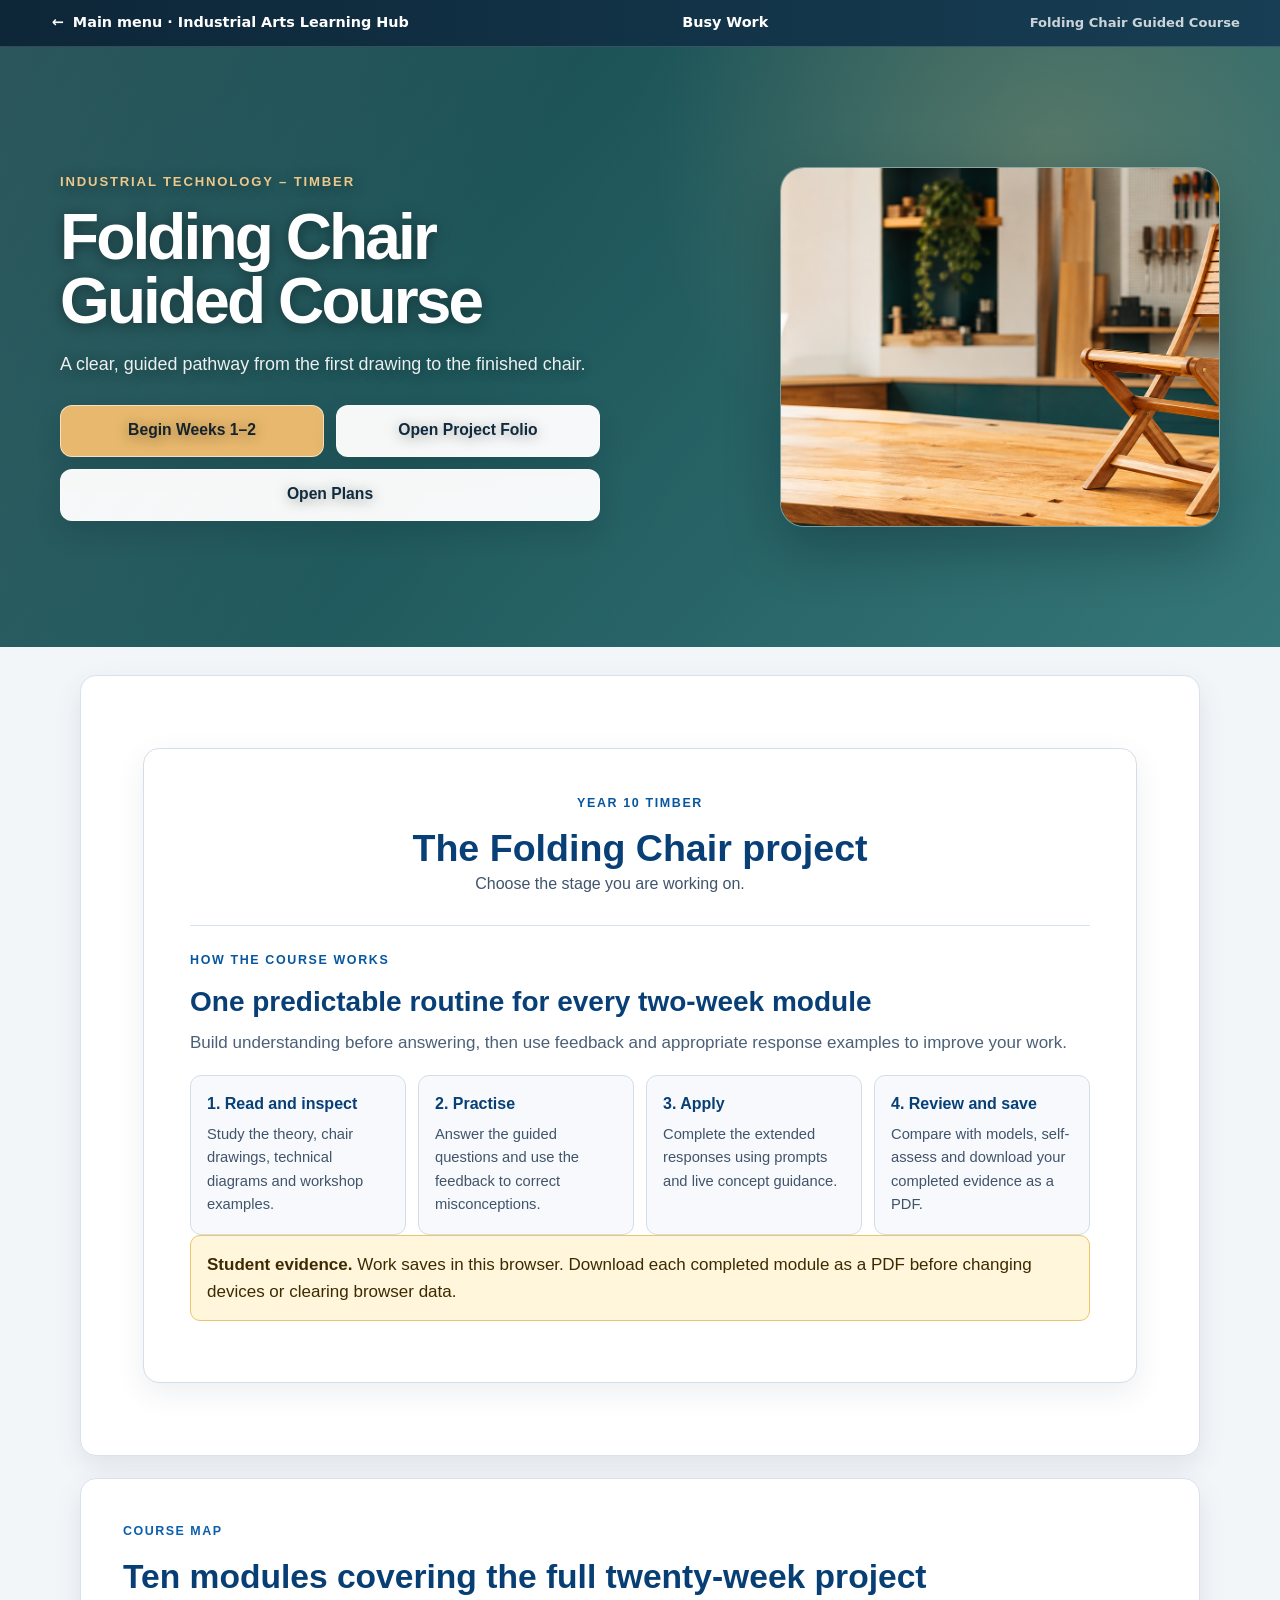
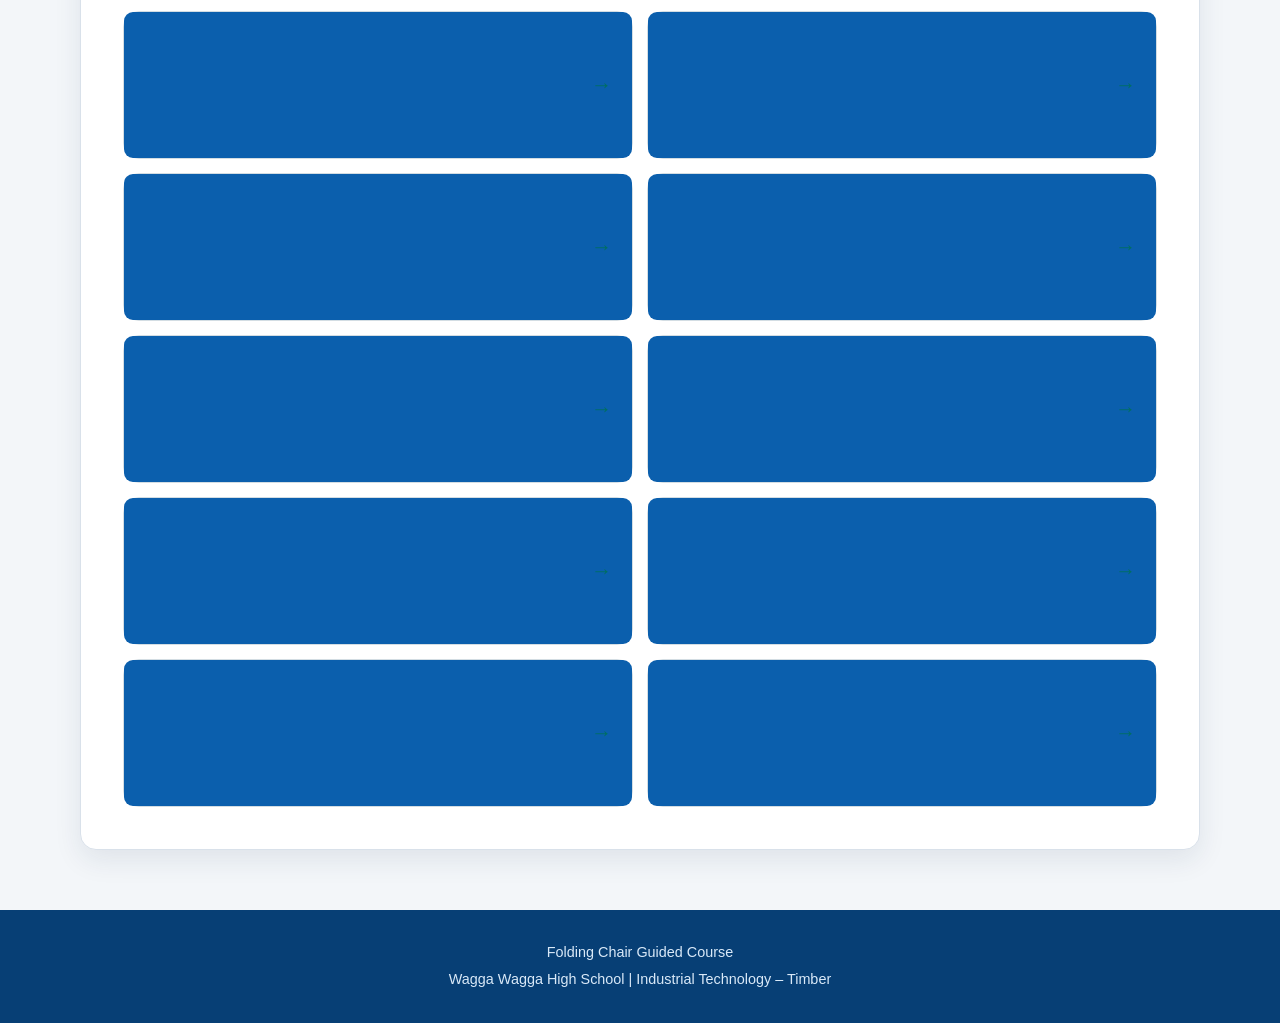
==== index.html @ b228b638 "Align front page with approved course standard" ====
<!doctype html>
<html lang="en-AU">
<head>
  <meta charset="utf-8">
  <meta name="viewport" content="width=device-width, initial-scale=1">
  <meta name="description" content="Complete twenty-week Folding Chair guided learning course for Industrial Technology – Timber.">
  <title>Folding Chair Guided Course</title>
  <link rel="stylesheet" href="styles/course.css">
  <link rel="stylesheet" href="shared/sister-site.css" data-sister-site-styles>
  <link rel="stylesheet" href="course-family-hero.css">
  <link rel="stylesheet" href="front-page-cleanup.css">
  <script src="shared/hub-navigation.js" defer></script>
  <link rel="stylesheet" href="course-family-intro.css">
</head>
<body>
  <a class="skip-link" href="#main-content">Skip to course pages</a>

  <header class="hero landing-hero sister-hero course-family-hero" style="--hero-start:#16464b;--hero-end:#2d7173;--hero-accent:#e7b86d">
    <div class="hero-inner course-family-hero-inner">
      <div class="hero-copy">
        <p class="eyebrow">Industrial Technology – Timber</p>
        <h1>Folding Chair Guided Course</h1>
        <p class="hero-subtitle">A clear, guided pathway from the first drawing to the finished chair.</p>
        <div class="hero-actions">
          <a class="button-link" href="weeks1-2/index.html">Begin Weeks 1–2</a>
          <a class="button-link secondary" href="folding-chair-folio.html">Open Project Folio</a>
          <a class="button-link secondary" href="Folding-Chair-Project-Plans.pdf" target="_blank" rel="noopener">Open Plans</a>
        </div>
      </div>
      <figure class="hero-showcase"><img class="hero-chair" src="assets/folding-chair-hero-v1.png" alt="Completed timber folding chair in a workshop"></figure>
    </div>
  </header>

  <main id="main-content" class="landing-main">
    <section class="course-path card" aria-labelledby="course-path-title">
    <section class="course-family-intro" aria-labelledby="course-family-intro-title">
  <div class="course-family-intro__inner">
    <header class="course-family-intro__heading">
      <p class="course-family-intro__eyebrow">Year 10 Timber</p>
      <h2 id="course-family-intro-title">The Folding Chair project</h2>
      <p class="course-family-intro__lede">Choose the stage you are working on.</p>
    </header>
    <div class="course-family-intro__routine">
      <div class="course-family-intro__routine-heading">
        <p class="course-family-intro__eyebrow">How the course works</p>
        <h3>One predictable routine for every two-week module</h3>
        <p>Build understanding before answering, then use feedback and appropriate response examples to improve your work.</p>
      </div>
      <div class="course-family-intro__cards">
      <article class="course-family-intro__card"><h4>1. Read and inspect</h4><p>Study the theory, chair drawings, technical diagrams and workshop examples.</p></article>
      <article class="course-family-intro__card"><h4>2. Practise</h4><p>Answer the guided questions and use the feedback to correct misconceptions.</p></article>
      <article class="course-family-intro__card"><h4>3. Apply</h4><p>Complete the extended responses using prompts and live concept guidance.</p></article>
      <article class="course-family-intro__card"><h4>4. Review and save</h4><p>Compare with models, self-assess and download your completed evidence as a PDF.</p></article>
      </div>
    </div>
    <p class="course-family-intro__evidence"><strong>Student evidence.</strong> Work saves in this browser. Download each completed module as a PDF before changing devices or clearing browser data.</p>

  </div>
</section><div class="phase-grid">
        <a class="phase-card current" href="weeks1-2/index.html">
          <span class="phase-number">1</span><span class="phase-title">Weeks 1–2: Start the project</span>
        </a>
        <a class="phase-card" href="weeks3-4/index.html">
          <span class="phase-number">2</span><span class="phase-title">Weeks 3–8: Build the chair</span>
        </a>
        <a class="phase-card" href="weeks9-10/index.html">
          <span class="phase-number">3</span><span class="phase-title">Weeks 9–14: Assemble and finish</span>
        </a>
        <a class="phase-card" href="weeks15-16/index.html">
          <span class="phase-number">4</span><span class="phase-title">Weeks 15–20: Complete and reflect</span>
        </a>
      </div>
    </section>

    <section class="card front-page-extra" aria-labelledby="course-context-title">
      <p class="section-kicker">Course context</p>
      <h2 id="course-context-title">Outcomes and assessment retained from the project unit</h2>
      <div class="two-column learning-grid">
        <div class="learning-panel">
          <h3>Assessment weighting</h3>
          <p><strong>Practical – 20%</strong><br><strong>Theory – 10%</strong> (folio and written tasks)</p>
          <p class="muted">The guided pages build theory understanding and written evidence. Practical performance and teacher judgement remain separate.</p>
        </div>
        <div class="learning-panel success">
          <h3>Syllabus coverage</h3>
          <p>The unit supports Industrial Technology outcomes <strong>IND5-1 to IND5-10</strong>, including WHS, design, tools and processes, materials, communication, collaboration, evaluation, technology and environmental impact.</p>
        </div>
      </div>
      <details class="outcomes-details">
        <summary>View the ten syllabus outcomes</summary>
        <ol class="outcome-list">
          <li><strong>IND5-1:</strong> identifies, assesses, applies and manages the risks and WHS issues associated with using a range of tools, equipment, materials, processes and technologies.</li>
          <li><strong>IND5-2:</strong> applies design principles in the modification, development and production of projects.</li>
          <li><strong>IND5-3:</strong> identifies, selects and uses a range of hand and machine tools, equipment and processes to produce quality practical projects.</li>
          <li><strong>IND5-4:</strong> selects, justifies and uses a range of relevant and associated materials for specific applications.</li>
          <li><strong>IND5-5:</strong> selects, interprets and applies a range of suitable communication techniques in the development, planning, production and presentation of ideas and projects.</li>
          <li><strong>IND5-6:</strong> identifies and participates in collaborative work practices in the learning environment.</li>
          <li><strong>IND5-7:</strong> applies and transfers skills, processes and materials to a variety of contexts and projects.</li>
          <li><strong>IND5-8:</strong> evaluates products in terms of functional, economic, aesthetic and environmental qualities and quality of construction.</li>
          <li><strong>IND5-9:</strong> describes, analyses and uses a range of current, new and emerging technologies and their various applications.</li>
          <li><strong>IND5-10:</strong> describes, analyses and evaluates the impact of technology on society, the environment and cultural issues locally and globally.</li>
        </ol>
      </details>
    </section>

    <section class="card module-pathway" hidden>
      <div class="overview-heading">
        <div><p class="section-kicker">Course map</p><h2>Ten modules covering the full twenty-week project</h2></div>
        <div class="time-badge">All modules ready</div>
      </div>
      <div class="week-grid">
        <article class="week-card available">
          <span class="status">Available</span>
          <h3>Weeks 1–2: Brief, safety, design and mark-out</h3>
          <p>Interpret the project, read the drawings, understand the folding mechanism, manage workshop risks and establish accurate design and marking references.</p>
          <div class="topics"><span>Project brief</span><span>WHS</span><span>Plans</span><span>Design</span><span>Datums</span></div>
          <a class="button-link" href="weeks1-2/index.html">Open Weeks 1–2 →</a>
        </article>
        <article class="week-card available">
          <span class="status">Available</span>
          <h3>Weeks 3–4: Timber preparation and joinery foundations</h3>
          <p>Build a cutting list, inspect timber, apply the FEWTEL sequence and study fixed joints, mortiser safety and controlled test fitting.</p>
          <div class="topics"><span>Cutting list</span><span>Defects</span><span>FEWTEL</span><span>Mortiser</span><span>Joinery</span></div>
          <a class="button-link" href="weeks3-4/index.html">Open Weeks 3–4 →</a>
        </article>
        <article class="week-card available">
          <span class="status">Available</span>
          <h3>Weeks 5–6: Bandsaw shaping and joinery refinement</h3>
          <p>Shape matching components safely, plan curved cuts and relief cuts, follow the bandsaw SOP and refine joints through diagnosis rather than force.</p>
          <div class="topics"><span>Bandsaw</span><span>Curves</span><span>SOP</span><span>Test fitting</span><span>Quality gates</span></div>
          <a class="button-link" href="weeks5-6/index.html">Open Weeks 5–6 →</a>
        </article>
        <article class="week-card available">
          <span class="status">Available</span>
          <h3>Weeks 7–8: Drilling, countersinking and dry assembly</h3>
          <p>Locate and drill accurate 6.5 mm pivot holes, countersink mirrored pairs correctly, assemble the specified hardware stack and test the folding movement.</p>
          <div class="topics"><span>Drilling</span><span>Countersinking</span><span>Pivots</span><span>Dry fit</span><span>WMS</span></div>
          <a class="button-link" href="weeks7-8/index.html">Open Weeks 7–8 →</a>
        </article>
        <article class="week-card available">
          <span class="status">Available</span>
          <h3>Weeks 9–10: Design features and technical drawing</h3>
          <p>Evaluate approved design variations, use a decision matrix and communicate the as-built chair through third-angle orthographic drawing and controlled dimensions.</p>
          <div class="topics"><span>Design criteria</span><span>Decision matrix</span><span>Orthographic</span><span>CAD</span><span>Tolerance</span></div>
          <a class="button-link" href="weeks9-10/index.html">Open Weeks 9–10 →</a>
        </article>
        <article class="week-card available">
          <span class="status">Available</span>
          <h3>Weeks 11–12: Assembly, adhesives and project planning</h3>
          <p>Sequence assembly, choose and apply adhesives, clamp without distorting the chair, calculate project costs and manage time using milestones and quality gates.</p>
          <div class="topics"><span>Assembly</span><span>Adhesives</span><span>Clamping</span><span>Costing</span><span>Gantt planning</span></div>
          <a class="button-link" href="weeks11-12/index.html">Open Weeks 11–12 →</a>
        </article>
        <article class="week-card available">
          <span class="status">Available</span>
          <h3>Weeks 13–14: Surface preparation and finishing</h3>
          <p>Prepare timber systematically, select a suitable finish, apply thin controlled coats and connect workshop quality with industry practice and customer expectations.</p>
          <div class="topics"><span>Abrasives</span><span>Surface prep</span><span>Finish systems</span><span>Curing</span><span>Industry</span></div>
          <a class="button-link" href="weeks13-14/index.html">Open Weeks 13–14 →</a>
        </article>
        <article class="week-card available">
          <span class="status">Available</span>
          <h3>Weeks 15–16: Chemical safety and sustainability</h3>
          <p>Interpret labels and Safety Data Sheets, apply the hierarchy of controls, polish safely and evaluate the chair across its material life cycle.</p>
          <div class="topics"><span>SDS</span><span>Chemicals</span><span>Risk controls</span><span>Polishing</span><span>Life cycle</span></div>
          <a class="button-link" href="weeks15-16/index.html">Open Weeks 15–16 →</a>
        </article>
        <article class="week-card available">
          <span class="status">Available</span>
          <h3>Weeks 17–18: Portfolio, evaluation and revision</h3>
          <p>Build authentic evidence, write useful captions, evaluate against criteria and use retrieval practice, command words and error analysis for assessment preparation.</p>
          <div class="topics"><span>Portfolio</span><span>Evidence</span><span>Evaluation</span><span>Revision</span><span>Command words</span></div>
          <a class="button-link" href="weeks17-18/index.html">Open Weeks 17–18 →</a>
        </article>
        <article class="week-card available">
          <span class="status">Available</span>
          <h3>Weeks 19–20: Final quality, submission and reflection</h3>
          <p>Complete systematic quality assurance, diagnose final faults, maintain the workshop, submit authentic evidence and identify transferable improvements.</p>
          <div class="topics"><span>Quality assurance</span><span>Diagnosis</span><span>Maintenance</span><span>Submission</span><span>Reflection</span></div>
          <a class="button-link" href="weeks19-20/index.html">Open Weeks 19–20 →</a>
        </article>
      </div>
    </section>

    <section class="card resource-row">
      <div>
        <p class="section-kicker">Core project resource</p>
        <h2>Folding Chair Project Plans</h2>
        <p class="muted">The four-page drawing set is included locally. Students must use the written dimensions and notes rather than measuring the displayed drawing.</p>
        <div class="plans-narration">
          <h3>Listen: plans and assembly overview</h3>
          <p class="muted">Use this narration alongside the four-page plans. It explains the plan overview, frame components, seat assembly and construction notes in sequence.</p>
          <audio controls preload="metadata">
            <source src="assets/audio/folding-chair-plans-narration.m4a" type="audio/mp4">
            Your browser does not support the audio player. Download the narration instead.
          </audio>
          <p><a href="assets/audio/folding-chair-plans-narration.m4a" download>Download the plans narration</a></p>
        </div>
      </div>
      <div><a class="button-link" href="Folding-Chair-Project-Plans.pdf" target="_blank" rel="noopener">Open the four-page plans</a></div>
    </section>
  </main>

  <footer>
    <p>Folding Chair Guided Course</p>
    <p>Wagga Wagga High School | Industrial Technology – Timber</p>
  </footer>
</body>
</html>
---- styles/course.css ----
:root {
  --brand: #0b5fad;
  --brand-dark: #073f75;
  --brand-light: #eaf4ff;
  --accent: #0d7a68;
  --accent-light: #e8f7f3;
  --amber: #9a6400;
  --amber-light: #fff5d9;
  --danger: #a62e2e;
  --danger-light: #fff0f0;
  --ink: #182334;
  --muted: #5a6778;
  --line: #d9e1ea;
  --surface: #ffffff;
  --background: #f3f6f9;
  --shadow: 0 10px 28px rgba(25, 48, 74, 0.09);
  --radius: 16px;
}

* { box-sizing: border-box; }
html { scroll-behavior: smooth; }
body {
  margin: 0;
  font-family: Arial, Helvetica, sans-serif;
  color: var(--ink);
  background: var(--background);
  line-height: 1.65;
  font-size: 17px;
}
img { max-width: 100%; }
a { color: var(--brand); }
button, input, textarea { font: inherit; }
button { cursor: pointer; }
.visually-hidden { position: absolute !important; width: 1px !important; height: 1px !important; padding: 0 !important; margin: -1px !important; overflow: hidden !important; clip: rect(0,0,0,0) !important; white-space: nowrap !important; border: 0 !important; }

.skip-link {
  position: absolute;
  top: -100px;
  left: 16px;
  z-index: 1000;
  padding: 10px 16px;
  background: #fff;
  color: var(--brand-dark);
  border-radius: 8px;
}
.skip-link:focus { top: 16px; }

.course-bar {
  background: #fff;
  border-bottom: 1px solid var(--line);
  position: sticky;
  top: 0;
  z-index: 30;
  box-shadow: 0 4px 14px rgba(25,48,74,.07);
}
.course-bar-inner {
  width: min(1180px, calc(100% - 36px));
  min-height: 58px;
  margin: 0 auto;
  display: flex;
  justify-content: space-between;
  align-items: center;
  gap: 18px;
}
.course-brand { color: var(--brand-dark); text-decoration: none; font-weight: 900; }
.course-links { display: flex; flex-wrap: wrap; gap: 7px; }
.course-links a {
  color: var(--brand-dark);
  text-decoration: none;
  font-weight: 800;
  padding: 7px 10px;
  border-radius: 8px;
}
.course-links a:hover, .course-links a:focus, .course-links a.active { background: var(--brand-light); color: var(--brand); }

.hero {
  background: linear-gradient(125deg, var(--brand-dark), var(--brand));
  color: #fff;
  overflow: hidden;
}
.landing-hero {
  background-image:
    linear-gradient(90deg, rgba(8, 31, 47, .94) 0%, rgba(8, 31, 47, .82) 38%, rgba(8, 31, 47, .34) 68%, rgba(8, 31, 47, .16) 100%),
    url("../assets/folding-chair-hero-v1.png");
  background-position: center;
  background-size: cover;
}
.landing-hero .hero-inner {
  grid-template-columns: minmax(0, 780px) 1fr;
  min-height: clamp(330px, 34vw, 410px);
}
.landing-hero .hero-copy { text-shadow: 0 2px 14px rgba(0, 0, 0, .4); }
.landing-hero .hero-chair { display: none; }
.hero-inner {
  width: min(1180px, calc(100% - 36px));
  margin: 0 auto;
  min-height: 325px;
  display: grid;
  grid-template-columns: 1fr 280px;
  gap: 30px;
  align-items: center;
  position: relative;
}
.hero-copy { padding: 44px 0; position: relative; z-index: 2; }
.eyebrow, .section-kicker {
  margin: 0 0 6px;
  font-size: .78rem;
  letter-spacing: .12em;
  text-transform: uppercase;
  font-weight: 800;
}
.hero h1 { font-size: clamp(2.25rem, 5vw, 4.2rem); line-height: 1.05; margin: 0 0 10px; }
.hero-subtitle { font-size: clamp(1.1rem, 2vw, 1.4rem); margin: 0 0 20px; max-width: 790px; }
.hero-pills { display: flex; flex-wrap: wrap; gap: 9px; }
.hero-pills span {
  background: rgba(255,255,255,.14);
  border: 1px solid rgba(255,255,255,.32);
  border-radius: 999px;
  padding: 7px 12px;
  font-weight: 700;
  font-size: .9rem;
}
.hero-chair {
  max-height: 290px;
  width: auto;
  justify-self: center;
  filter: drop-shadow(0 18px 20px rgba(0,0,0,.28));
}

.lesson-hero {
  background-image:
    linear-gradient(90deg, rgba(8, 31, 47, .94) 0%, rgba(8, 31, 47, .80) 45%, rgba(8, 31, 47, .34) 76%, rgba(8, 31, 47, .16) 100%),
    url("../assets/folding-chair-hero-v1.png");
  background-position: center;
  background-size: cover;
  color: #fff;
}
.lesson-hero .hero-inner { min-height: 275px; grid-template-columns: 1fr; }
.lesson-hero .hero-copy { padding: 42px 0; max-width: 760px; text-shadow: 0 2px 14px rgba(0, 0, 0, .4); }
.lesson-hero .eyebrow { color: #fff; }
.lesson-hero h1 { color: #fff; font-size: clamp(2.5rem, 4.6vw, 3.8rem); margin-bottom: 6px; }
.lesson-hero .hero-subtitle { color: rgba(255,255,255,.94); font-size: clamp(1.05rem, 1.9vw, 1.25rem); margin-bottom: 0; }
.lesson-hero .hero-chair { display: none; }
.lesson-hero .hero-pills { display: none; }
.lesson-hero + main { margin-top: 30px; }
.lesson-hero + main .lesson-overview .roadmap { grid-template-columns: repeat(3, 1fr); margin: 18px 0 0; }
.lesson-hero + main .lesson-overview .roadmap li { min-height: 0; padding: 8px 14px; border: 0; border-left: 4px solid var(--brand); border-radius: 0; background: transparent; }
.lesson-hero + main .lesson-overview .roadmap li:nth-child(n+4) { display: none; }
.lesson-hero + main .lesson-overview .learning-grid { display: none; }

main { width: min(1120px, calc(100% - 34px)); margin: -24px auto 60px; position: relative; z-index: 3; }
.card {
  background: var(--surface);
  border: 1px solid var(--line);
  border-radius: var(--radius);
  box-shadow: var(--shadow);
  padding: clamp(22px, 4vw, 42px);
  margin: 0 0 22px;
}
.welcome-card {
  background: linear-gradient(145deg, #fff, #f4fbf9);
  border-top: 6px solid var(--accent);
}
.welcome-card h2 { color: var(--brand-dark); margin-bottom: 8px; }
.welcome-card p:last-child { font-size: 1.08rem; margin-bottom: 0; max-width: 880px; }
.card h2 { margin: 0 0 14px; color: var(--brand-dark); font-size: clamp(1.55rem, 2.8vw, 2.1rem); line-height: 1.2; }
.card h3 { margin: 28px 0 8px; color: var(--ink); font-size: 1.15rem; }
.card p { margin: 0 0 15px; }
.section-kicker { color: var(--brand); }
.muted { color: var(--muted); }
.lead { font-size: 1.1rem; color: #33465d; }
.small-note { color: var(--muted); font-size: .88rem; margin-top: 18px !important; }

.student-strip { display: grid; grid-template-columns: 1fr minmax(300px, 1.2fr) auto; gap: 22px; align-items: end; }
.student-strip h2 { font-size: 1.35rem; margin-bottom: 4px; }
.student-fields { display: grid; grid-template-columns: 1fr 1fr 1fr; gap: 12px; }
.student-fields label span { display: block; font-weight: 800; margin-bottom: 5px; font-size: .9rem; }
input[type="text"] {
  width: 100%;
  border: 1px solid #aebccc;
  border-radius: 9px;
  padding: 11px 12px;
  background: #fff;
  color: var(--ink);
}
input[type="text"]:focus, textarea:focus { outline: 3px solid rgba(11,95,173,.18); border-color: var(--brand); }
.save-status { align-self: center; color: var(--accent); font-weight: 800; font-size: .88rem; min-width: 78px; text-align: right; }

.overview-heading, .activity-heading { display: flex; justify-content: space-between; gap: 22px; align-items: flex-start; }
.time-badge { background: var(--brand-light); color: var(--brand-dark); font-weight: 800; padding: 9px 13px; border-radius: 999px; white-space: nowrap; }
.roadmap { list-style: none; padding: 0; margin: 24px 0; display: grid; grid-template-columns: repeat(5, 1fr); gap: 10px; }
.roadmap li { border: 1px solid var(--line); border-radius: 12px; padding: 14px; background: #fafcff; min-height: 112px; }
.roadmap strong { display: block; color: var(--brand); margin-bottom: 5px; }
.roadmap span { color: var(--muted); font-size: .93rem; line-height: 1.45; display: block; }
.module-summary { margin: 4px 0 20px !important; color: var(--muted); font-size: 1.05rem; }
.module-focus { display: grid; grid-template-columns: repeat(3, 1fr); gap: 12px; }
.module-focus div { border-left: 4px solid var(--brand); padding: 5px 14px; }
.module-focus strong { display: block; color: var(--brand-dark); }
.module-focus span { display: block; margin-top: 3px; color: var(--muted); font-size: .92rem; line-height: 1.45; }
.two-column { display: grid; grid-template-columns: 1fr 1fr; gap: 16px; }
.learning-panel { background: var(--brand-light); border: 1px solid #bdd8ef; border-radius: 12px; padding: 18px; }
.learning-panel.success { background: var(--accent-light); border-color: #b8ded5; }
.learning-panel h3 { margin-top: 0; color: var(--brand-dark); }
.learning-panel ul { margin-bottom: 0; padding-left: 1.2rem; }

.lesson-nav { padding: 12px 16px; display: flex; flex-wrap: wrap; gap: 8px; position: sticky; top: 66px; z-index: 10; }
.lesson-nav { display: none; }
.lesson-nav a { text-decoration: none; font-weight: 800; color: var(--brand-dark); background: var(--brand-light); border-radius: 999px; padding: 8px 12px; font-size: .88rem; }
.lesson-nav a:hover, .lesson-nav a:focus { background: var(--brand); color: #fff; }

.part-banner {
  padding: 18px 22px;
  margin: 34px 0 18px;
  border-radius: 14px;
  color: #fff;
  background: linear-gradient(115deg, var(--brand-dark), var(--brand));
  box-shadow: var(--shadow);
}
.part-banner.week-two, .part-banner.week-four { background: linear-gradient(115deg, #0a5f50, var(--accent)); }
.part-banner p { margin: 4px 0 0; color: rgba(255,255,255,.9); }
.part-banner h2 { color: #fff; margin: 0; }

.callout { border-radius: 12px; padding: 16px 18px; display: grid; grid-template-columns: 40px 1fr; gap: 12px; align-items: start; margin: 22px 0; }
.callout-icon { width: 34px; height: 34px; border-radius: 50%; display: grid; place-items: center; font-weight: 900; }
.callout.key-idea { background: var(--brand-light); border: 1px solid #bed9ef; }
.callout.key-idea .callout-icon { background: var(--brand); color: #fff; }
.callout.warning { background: var(--amber-light); border: 1px solid #edd18f; }
.callout.warning .callout-icon { background: var(--amber); color: #fff; }
.callout.coach { background: var(--accent-light); border: 1px solid #b9ded5; }
.callout.coach .callout-icon { background: var(--accent); color: #fff; }

.criteria-grid, .mechanism-grid, .distortion-grid, .joint-grid { display: grid; grid-template-columns: repeat(4, 1fr); gap: 12px; margin-top: 20px; }
.criteria-grid article, .mechanism-grid article, .distortion-grid article, .joint-grid article { border: 1px solid var(--line); border-radius: 12px; padding: 16px; background: #fbfcfe; }
.criteria-grid h3, .mechanism-grid h3, .distortion-grid h3, .joint-grid h3 { margin: 0 0 5px; color: var(--brand-dark); }
.criteria-grid p, .mechanism-grid p, .distortion-grid p, .joint-grid p { margin: 0; color: var(--muted); font-size: .94rem; }
.mechanism-grid .number, .fewtel-step .letter { width: 34px; height: 34px; display: grid; place-items: center; border-radius: 50%; background: var(--brand); color: #fff; font-weight: 900; margin-bottom: 10px; }

.plan-layout { display: grid; grid-template-columns: minmax(310px, 1fr) 1fr; gap: 26px; align-items: start; }
.plan-figure { margin: 0; border: 1px solid var(--line); border-radius: 12px; padding: 12px; background: #f8fafc; }
.plan-figure img { display: block; border-radius: 8px; width: 100%; }
.plan-figure figcaption { color: var(--muted); font-size: .86rem; margin-top: 8px; text-align: center; }
.process-steps { list-style: none; padding: 0; margin: 16px 0 0; display: grid; gap: 9px; }
.process-steps li { display: grid; grid-template-columns: 38px 1fr; gap: 12px; align-items: start; padding: 12px; border: 1px solid var(--line); border-radius: 10px; }
.process-steps li > span { width: 32px; height: 32px; display: grid; place-items: center; border-radius: 50%; background: var(--brand-light); color: var(--brand-dark); font-weight: 900; }
.process-steps p { margin: 2px 0 0; color: var(--muted); }

.image-grid { display: grid; grid-template-columns: repeat(4, 1fr); gap: 13px; margin: 20px 0; }
.tool-card { border: 1px solid var(--line); border-radius: 12px; overflow: hidden; background: #fff; }
.tool-card img { width: 100%; height: 180px; object-fit: contain; object-position: center; display: block; padding: 10px; background: #fff; }
.tool-card div { padding: 12px 13px; }
.tool-card strong { display: block; color: var(--brand-dark); margin-bottom: 3px; }
.tool-card p { color: var(--muted); font-size: .88rem; margin: 0; line-height: 1.45; }

.theory-table-wrap { overflow-x: auto; margin: 18px 0; }
.theory-table { width: 100%; min-width: 650px; border-collapse: collapse; }
.theory-table th, .theory-table td { border: 1px solid #cad4df; padding: 11px 12px; text-align: left; vertical-align: top; }
.theory-table th { background: #edf3f9; color: var(--brand-dark); }
.theory-table tbody tr:nth-child(even) { background: #fbfcfe; }

.textbook-section { display: flow-root; scroll-margin-top: 86px; }
.lesson-visual {
  float: right;
  width: min(42%, 430px);
  margin: .25rem 0 1rem 1.4rem;
  padding: .7rem;
  border: 1px solid var(--line);
  border-radius: 14px;
  background: #f8fbfe;
  box-shadow: 0 10px 24px rgba(17, 46, 74, .09);
}
.lesson-visual--left { float: left; margin: .25rem 1.4rem 1rem 0; }
.lesson-visual img { display: block; width: 100%; height: auto; border-radius: 9px; background: #fff; }
.lesson-visual figcaption { margin-top: .65rem; color: var(--muted); font-size: .82rem; line-height: 1.45; }
.lesson-visual ~ .sds-grid { clear: both; }

.example-strip { display: grid; grid-template-columns: 1fr auto 1.35fr auto 1.4fr; gap: 12px; align-items: center; margin: 20px 0 26px; }
.example-strip > div:not(.arrow) { border: 1px solid var(--line); border-radius: 11px; padding: 14px; min-height: 93px; }
.example-strip span { display: block; text-transform: uppercase; font-size: .72rem; letter-spacing: .08em; color: var(--brand); font-weight: 900; margin-bottom: 4px; }
.example-strip .arrow { color: var(--brand); font-size: 1.5rem; font-weight: 900; }
.control-ladder { display: grid; gap: 7px; max-width: 850px; margin: 16px auto 24px; }
.control-ladder div { display: flex; justify-content: space-between; gap: 18px; padding: 12px 16px; border-radius: 8px; color: #fff; }
.control-ladder div:nth-child(1) { background: #176b58; }
.control-ladder div:nth-child(2) { background: #2c7a67; margin: 0 2%; }
.control-ladder div:nth-child(3) { background: #428c79; margin: 0 4%; }
.control-ladder div:nth-child(4) { background: #6a7f91; margin: 0 6%; }
.control-ladder div:nth-child(5) { background: #8a6670; margin: 0 8%; }
.control-ladder span { text-align: right; }

.fewtel-grid { display: grid; grid-template-columns: repeat(6, 1fr); gap: 10px; margin: 18px 0; }
.fewtel-step { border: 1px solid var(--line); border-radius: 12px; padding: 13px; background: #fbfcfe; min-height: 170px; }
.fewtel-step h3 { margin: 0 0 5px; color: var(--brand-dark); font-size: 1rem; }
.fewtel-step p { margin: 0; color: var(--muted); font-size: .86rem; line-height: 1.45; }

.activity-section { border-top: 5px solid var(--brand); background: linear-gradient(145deg, #eef7ff, #f8fbff); border-color: #c8ddec; }
.activity-section .activity-heading { padding-bottom: 18px; border-bottom: 1px solid #c8ddec; }
.activity-section .question-card, .activity-section .written-card { background: #fff; }
.activity-section .section-kicker { display: flex; align-items: center; gap: 8px; }
.activity-section .section-kicker::before { content: ''; width: 28px; height: 28px; flex: 0 0 28px; background: center / contain no-repeat url("data:image/svg+xml,%3Csvg xmlns='http://www.w3.org/2000/svg' viewBox='0 0 48 48'%3E%3Crect x='8' y='7' width='25' height='34' rx='3' fill='%23fff' stroke='%230b5fad' stroke-width='3'/%3E%3Cpath d='M14 17h13M14 24h13M14 31h9' stroke='%230b5fad' stroke-width='3' stroke-linecap='round'/%3E%3Cpath d='M31 35 40 15l4 2-9 20-6 3z' fill='%230d7a68' stroke='%23073f75' stroke-width='2'/%3E%3C/svg%3E"); }
.activity-section .section-kicker::after { content: 'Do now'; margin-left: 2px; padding: 3px 8px; border-radius: 999px; background: #dceeff; color: var(--brand-dark); font-size: .68rem; letter-spacing: .07em; }
.progress-ring { width: 88px; height: 88px; flex: 0 0 88px; border: 7px solid #dfeaf4; border-top-color: var(--brand); border-radius: 50%; display: grid; place-content: center; text-align: center; }
.progress-ring.written { border-top-color: var(--accent); }
.progress-ring strong { font-size: 1.05rem; line-height: 1; color: var(--brand-dark); }
.progress-ring span { font-size: .7rem; color: var(--muted); }
.question-list, .written-list { display: grid; gap: 16px; margin-top: 24px; }
.question-card { border: 1px solid var(--line); border-radius: 14px; padding: 20px; background: #fcfdff; }
.question-card.mastered { border-color: #93cdbf; background: #f8fffd; }
.question-number { display: inline-flex; align-items: center; justify-content: center; width: 32px; height: 32px; border-radius: 50%; background: var(--brand); color: #fff; font-weight: 900; margin-right: 8px; }
.question-title { margin: 0 0 14px; font-size: 1.05rem; }
.options { display: grid; gap: 8px; margin: 12px 0; }
.option-label { display: grid; grid-template-columns: 22px 1fr; gap: 10px; align-items: start; padding: 11px 12px; border: 1px solid #cbd5df; border-radius: 9px; background: #fff; cursor: pointer; }
.option-label:hover { border-color: var(--brand); background: var(--brand-light); }
.option-label:has(input:checked) { border-color: var(--brand); box-shadow: 0 0 0 2px rgba(11,95,173,.1); }
.option-label.option-wrong { border-color: #e0a6a6; background: var(--danger-light); }
.option-label.option-correct { border-color: #81c4b5; background: var(--accent-light); }
.option-label input { margin-top: 3px; }
.question-actions, .written-actions, .button-row { display: flex; flex-wrap: wrap; gap: 9px; align-items: center; margin-top: 14px; }
.primary-button, .secondary-button, .hint-button, .check-button, .model-button, .score-button, .secondary-hint-button {
  border-radius: 9px;
  padding: 10px 14px;
  font-weight: 800;
  border: 1px solid transparent;
  max-width: 100%;
  white-space: normal;
}
.primary-button, .check-button { background: var(--brand); color: #fff; }
.primary-button:hover, .check-button:hover { background: var(--brand-dark); }
.secondary-button, .hint-button, .model-button, .secondary-hint-button { background: #fff; color: var(--brand-dark); border-color: #aebfd0; }
.secondary-button:hover, .hint-button:hover, .model-button:hover, .secondary-hint-button:hover { background: var(--brand-light); }
.feedback, .theory-hint-panel, .hint-panel, .model-panel, .response-guidance { display: none; margin-top: 13px; border-radius: 10px; padding: 13px 15px; }
.feedback.show, .theory-hint-panel.show, .hint-panel.show, .model-panel.show, .response-guidance.show { display: block; }
.feedback.correct { background: var(--accent-light); border-left: 5px solid var(--accent); }
.feedback.not-yet { background: var(--amber-light); border-left: 5px solid var(--amber); }
.feedback.error { background: var(--danger-light); border-left: 5px solid var(--danger); }
.hint-panel { background: var(--brand-light); border-left: 5px solid var(--brand); }
.theory-hint-panel { background: #fff8df; border-left: 5px solid var(--amber); }
.theory-hint-panel p { margin: 7px 0 11px; }
.theory-revisit-link, .written-theory-link a { color: var(--brand-dark); font-weight: 900; }
.model-panel { background: #f1f4f8; border: 1px solid #cfd9e4; }
.attempts { color: var(--muted); font-size: .84rem; margin-left: auto; }
.mastery-badge { display: none; color: var(--accent); font-weight: 900; }
.question-card.mastered .mastery-badge { display: inline; }

.written-card { border: 1px solid var(--line); border-radius: 14px; padding: 22px; background: #fcfdff; }
.written-card.reviewed { border-color: #9ccdc1; background: #fbfffe; }
.written-card h3 { margin: 0 0 8px; color: var(--brand-dark); }
.written-prompt { margin-bottom: 8px; }
.question-clarification { margin: 0 0 15px; }
.clarification-button {
  min-height: 42px;
  border: 1px solid #aebfd0;
  border-radius: 9px;
  padding: 8px 12px;
  background: #fff;
  color: var(--brand-dark);
  font-weight: 800;
}
.clarification-button:hover { background: var(--brand-light); }
.clarification-button:focus-visible { outline: 3px solid rgba(11,95,173,.28); outline-offset: 2px; }
.clarification-panel { margin-top: 9px; border-left: 5px solid var(--accent); border-radius: 10px; padding: 12px 14px; background: #eef9f6; color: var(--ink); }
.clarification-panel[hidden] { display: none; }
.scaffold { border-left: 4px solid var(--brand); background: var(--brand-light); border-radius: 0 10px 10px 0; padding: 13px 16px; margin: 14px 0; }
.scaffold strong { display: block; margin-bottom: 5px; }
.scaffold ul { margin: 4px 0 0; padding-left: 1.15rem; }
.written-theory-link { margin: 11px 0 0; padding-top: 10px; border-top: 1px solid rgba(11,95,173,.2); }
.written-theory-link strong { display: inline; }
textarea { width: 100%; min-height: 175px; resize: vertical; border: 1px solid #aebccc; border-radius: 10px; padding: 13px; color: var(--ink); background: #fff; }
.response-meta { display: flex; flex-wrap: wrap; gap: 14px; color: var(--muted); font-size: .84rem; margin-top: 7px; }
.concept-list { display: flex; flex-wrap: wrap; gap: 7px; margin-top: 9px; }
.concept-chip { background: #edf1f5; color: var(--muted); border-radius: 999px; padding: 4px 9px; font-size: .78rem; font-weight: 800; }
.concept-chip.met { background: var(--accent-light); color: #176b58; }
.response-guidance { background: var(--amber-light); border-left: 5px solid var(--amber); }
.response-guidance.ready { background: var(--accent-light); border-left-color: var(--accent); }
.size-entry { display: grid; grid-template-columns: repeat(3, minmax(76px, 1fr)); gap: 7px; }
.size-entry-label { grid-column: 1 / -1; font-size: .8rem; color: var(--muted); font-weight: 700; }
.size-entry label { display: grid; gap: 3px; font-size: .74rem; font-weight: 800; color: var(--brand-dark); }
.size-entry input { min-width: 0; width: 100%; padding: 7px 8px; border: 1px solid #aebccc; border-radius: 7px; color: var(--ink); background: #fff; }
.size-entry input:focus { outline: 3px solid rgba(11,95,173,.18); border-color: var(--brand); }
.size-entry input.size-correct { border-color: #4ba58f; background: var(--accent-light); }
.size-entry input.size-not-yet { border-color: var(--amber); background: var(--amber-light); }
.size-task { margin-top: 16px; padding: 14px 16px; border: 1px solid #bed7ef; border-radius: 11px; background: var(--brand-light); }
.size-task p { margin: 0; }
.plan-reference { display: flex; flex-wrap: wrap; gap: 10px; align-items: center; margin: 16px 0 0; color: var(--muted); font-size: .9rem; }
.plan-reference .secondary-button { text-decoration: none; }
.practical-ready { background: #f4f9fd; border-color: #bed7ef; }
.readiness-list { display: grid; gap: 10px; margin-top: 16px; }
.readiness-list label { display: flex; gap: 10px; align-items: flex-start; padding: 11px 13px; border: 1px solid var(--line); border-radius: 9px; background: #fff; font-weight: 700; }
.readiness-list input { width: 18px; height: 18px; margin-top: 1px; accent-color: var(--brand); }
.self-score { display: none; margin-top: 13px; padding-top: 13px; border-top: 1px solid var(--line); }
.self-score.show { display: block; }
.score-buttons { display: flex; flex-wrap: wrap; gap: 7px; margin-top: 8px; }
.score-button { background: #fff; border-color: #b6c3d0; color: var(--ink); padding: 7px 10px; font-size: .86rem; }
.score-button.selected { background: var(--brand); border-color: var(--brand); color: #fff; }

.completion-card { background: linear-gradient(140deg, #f7fbff, #f4fffb); border-top: 5px solid var(--accent); }
.completion-summary { display: grid; grid-template-columns: repeat(3, 1fr); gap: 10px; margin: 18px 0; }
.completion-summary div { background: #fff; border: 1px solid var(--line); border-radius: 11px; padding: 14px; }
.completion-summary span { display: block; color: var(--muted); font-size: .82rem; }
.completion-summary strong { color: var(--brand-dark); }
.week-switcher { display: flex; justify-content: space-between; align-items: center; gap: 12px; margin-top: 22px; }
.week-switcher a { display: inline-flex; align-items: center; justify-content: center; min-height: 44px; border-radius: 9px; padding: 10px 15px; text-decoration: none; font-weight: 800; border: 1px solid #aebfd0; background: #fff; }
.week-switcher a.next { background: var(--brand); color: #fff; border-color: var(--brand); }

/* Landing page */
.landing-main { margin-top: 28px; }
.course-path { padding: clamp(26px, 4vw, 42px); }
.course-routine { margin: 0 0 28px; padding: 24px; border-top: 1px solid var(--line); border-bottom: 1px solid var(--line); }
.course-routine h3 { margin: 0 0 8px; color: var(--brand-dark); font-size: clamp(1.35rem, 2.4vw, 1.75rem); }
.path-heading { display: block; margin: 0 auto 28px; text-align: center; }
.path-heading > div { width: 100%; margin: 0 auto; text-align: center; }
.path-heading h2 { margin: 0 0 8px; text-align: center; }
.path-heading p { max-width: none; margin: 0; text-align: center; }
.path-heading .section-kicker { margin: 0 0 6px; text-align: center; }
.phase-grid { display: grid; grid-template-columns: repeat(2, minmax(0, 1fr)); gap: 22px; }
.phase-card { display: grid; grid-template-rows: minmax(160px, 1fr) auto; overflow: hidden; min-height: 250px; border: 1px solid #d6e2ee; border-radius: 14px; text-decoration: none; color: var(--ink); background: #fff; box-shadow: 0 7px 18px rgba(25, 48, 74, .10); transition: transform .16s ease, box-shadow .16s ease; }
.phase-card:hover, .phase-card:focus { transform: translateY(-3px); box-shadow: 0 13px 25px rgba(25, 48, 74, .15); }
.phase-card.current { border: 2px solid var(--brand); }
.phase-number { display: grid; place-items: center; background: #eaf4ff; color: var(--brand); font-size: clamp(3.4rem, 7vw, 5.2rem); font-weight: 800; line-height: 1; }
.phase-title { display: grid; place-items: center; min-height: 96px; padding: 20px 24px; color: #303840; font-size: clamp(1.05rem, 2vw, 1.3rem); font-weight: 800; line-height: 1.35; text-align: center; }
.how-grid { display: grid; grid-template-columns: repeat(4, 1fr); gap: 12px; margin-top: 20px; }
.how-grid article { border: 1px solid var(--line); border-radius: 12px; padding: 17px; background: #fbfcfe; }
.how-grid strong { color: var(--brand-dark); font-size: 1.05rem; }
.how-grid p { margin: 5px 0 0; color: var(--muted); font-size: .92rem; }
.notice { background: var(--amber-light); border: 1px solid #ecd18b; border-radius: 11px; padding: 14px 16px; margin-top: 18px; }
.week-grid { display: grid; grid-template-columns: repeat(2, minmax(0, 1fr)); gap: 16px; margin-top: 20px; }
.week-card { border: 1px solid var(--line); border-radius: 14px; padding: 22px; background: #fbfcfe; position: relative; }
.week-card.available { border-top: 5px solid var(--brand); }
.week-card.future { opacity: .78; }
.week-card h3 { margin: 10px 0 8px; color: var(--brand-dark); font-size: 1.2rem; }
.week-card p { color: var(--muted); }
.status { display: inline-block; border-radius: 999px; padding: 5px 9px; background: var(--accent-light); color: #176b58; font-size: .76rem; font-weight: 900; text-transform: uppercase; letter-spacing: .05em; }
.status.soon { background: #edf1f5; color: #657181; }
.topics { display: flex; flex-wrap: wrap; gap: 6px; margin: 12px 0 17px; }
.topics span { background: var(--brand-light); color: var(--brand-dark); border-radius: 999px; padding: 4px 8px; font-size: .77rem; font-weight: 800; }
.button-link { display: inline-flex; min-height: 44px; align-items: center; justify-content: center; text-decoration: none; border-radius: 9px; padding: 10px 15px; font-weight: 900; background: var(--brand); color: #fff; }
.button-link:hover { background: var(--brand-dark); }
.button-link.secondary { background: #fff; color: var(--brand-dark); border: 1px solid #afbfce; }
.hero-actions { display: flex; flex-wrap: wrap; gap: 10px; margin-top: 20px; }
.resource-row { display: grid; grid-template-columns: 1fr auto; gap: 20px; align-items: center; }

footer { text-align: center; color: #d9e9f8; background: var(--brand-dark); padding: 28px 20px; font-size: .9rem; }
footer p { margin: 3px; }

@media (max-width: 1000px) {
  .fewtel-grid { grid-template-columns: repeat(3, 1fr); }
  .image-grid { grid-template-columns: repeat(2, 1fr); }
}
@media (max-width: 900px) {
  .lesson-visual, .lesson-visual--left { float: none; width: 100%; margin: 1.15rem 0; }
  .hero-inner { grid-template-columns: 1fr 190px; min-height: 285px; }
  .hero-chair { max-height: 230px; }
  .student-strip { grid-template-columns: 1fr; }
  .student-fields { grid-template-columns: 1fr 1fr; }
  .size-entry { grid-template-columns: 1fr; }
  .size-entry-label { grid-column: auto; }
  .save-status { text-align: left; }
  .roadmap { grid-template-columns: repeat(2, 1fr); }
  .criteria-grid, .mechanism-grid, .distortion-grid, .joint-grid { grid-template-columns: repeat(2, 1fr); }
  .plan-layout { grid-template-columns: 1fr; }
  .example-strip { grid-template-columns: 1fr; }
  .example-strip .arrow { transform: rotate(90deg); justify-self: center; line-height: 1; }
  .how-grid { grid-template-columns: repeat(2, 1fr); }
  .phase-grid { grid-template-columns: repeat(2, minmax(0, 1fr)); }
}
@media (max-width: 680px) {
  body { font-size: 16px; }
  .course-bar-inner { display: block; padding: 10px 0; }
  .course-links { margin-top: 6px; }
  .hero-inner { grid-template-columns: 1fr 105px; gap: 8px; width: min(100% - 24px, 1180px); min-height: 250px; }
  .landing-hero {
    background-image:
      linear-gradient(90deg, rgba(8, 31, 47, .94) 0%, rgba(8, 31, 47, .8) 62%, rgba(8, 31, 47, .44) 100%),
      url("../assets/folding-chair-hero-v1.png");
    background-position: 62% center;
  }
  .landing-hero .hero-inner { grid-template-columns: 1fr; min-height: 360px; }
  .hero-copy { padding: 32px 0; }
  .hero-chair { max-height: 175px; opacity: .9; }
  main { width: min(100% - 20px, 1120px); }
  .card { padding: 21px 18px; border-radius: 13px; }
  .student-fields, .two-column, .criteria-grid, .mechanism-grid, .distortion-grid, .joint-grid, .completion-summary, .week-grid, .how-grid, .resource-row, .module-focus { grid-template-columns: 1fr; }
  .path-heading, .phase-grid { display: grid; grid-template-columns: 1fr; }
  .phase-card { min-height: 0; }
  .roadmap { grid-template-columns: 1fr; }
  .roadmap li { min-height: 0; }
  .overview-heading, .activity-heading { align-items: flex-start; }
  .time-badge { display: none; }
  .progress-ring { width: 72px; height: 72px; flex-basis: 72px; border-width: 6px; }
  .lesson-nav { position: static; }
  .control-ladder div { margin-left: 0 !important; margin-right: 0 !important; display: block; }
  .control-ladder span { display: block; text-align: left; margin-top: 4px; }
  .fewtel-grid { grid-template-columns: 1fr; }
  .image-grid { grid-template-columns: 1fr 1fr; }
  .tool-card img { height: 125px; }
  .option-label { grid-template-columns: 20px 1fr; }
  .attempts { width: 100%; margin-left: 0; }
}
@media (max-width: 430px) {
  .image-grid { grid-template-columns: 1fr; }
}

@media print {
  @page { size: A4; margin: 12mm; }
  body { background: #fff; color: #000; font-size: 11pt; }
  .hero { background: #fff !important; color: #000; border-bottom: 2px solid #333; }
  .hero-inner { min-height: auto; grid-template-columns: 1fr 90px; width: 100%; }
  .hero-copy { padding: 10px 0; }
  .hero h1 { font-size: 25pt; }
  .hero-subtitle { font-size: 13pt; }
  .hero-pills, .screen-only, .save-status, footer, .lesson-overview, .textbook-section, .part-banner { display: none !important; }
  main { width: 100%; margin: 10px 0 0; }
  .card { box-shadow: none; border: 1px solid #aaa; padding: 12px; margin: 0 0 10px; break-inside: avoid; }
  .student-strip { display: block; }
  .student-fields { display: grid; grid-template-columns: 1fr 1fr; }
  input[type="text"], textarea { border: 1px solid #777; color: #000; background: #fff; }
  .activity-heading { display: block; }
  .progress-ring { display: none; }
  .question-card, .written-card { break-inside: avoid; box-shadow: none; }
  .feedback, .hint-panel, .model-panel, .response-guidance, .self-score { display: block !important; }
  .question-actions, .written-actions { display: none !important; }
  .options { gap: 2px; }
  .option-label { padding: 4px 7px; border: 0; }
  .completion-card .button-row, .small-note { display: none !important; }
}


/* Additional course components used across Weeks 5–20 */
.diagram-card {
  border: 1px solid var(--line);
  border-radius: 14px;
  background: linear-gradient(145deg, #fbfdff, #f1f6fb);
  padding: 20px;
  margin: 20px 0;
}
.diagram-card h3 { margin-top: 0; color: var(--brand-dark); }
.machine-diagram {
  position: relative;
  min-height: 260px;
  border-radius: 13px;
  background: #eef3f7;
  overflow: hidden;
  border: 1px solid #cbd6e1;
  margin-top: 14px;
}
.machine-diagram:has(.bandsaw-safety-image) { min-height: 0; background: #fff; }
.machine-diagram:has(.bandsaw-safety-image) > :not(.bandsaw-safety-image) { display: none; }
.bandsaw-safety-diagram { min-height: 0; background: #fff; }
.bandsaw-safety-diagram > :not(.bandsaw-safety-image) { display: none; }
.bandsaw-safety-image { display: block; width: 100%; max-height: 560px; object-fit: contain; background: #f7fafc; }
.machine-diagram .table-line {
  position: absolute; left: 8%; right: 8%; top: 61%; height: 13px;
  background: #627385; border-radius: 4px;
}
.machine-diagram .blade-line {
  position: absolute; left: 49%; top: 16%; bottom: 10%; width: 5px;
  background: #2b3541; border-radius: 4px;
}
.machine-diagram .guard-block {
  position: absolute; left: calc(49% - 34px); top: 20%; width: 73px; height: 48px;
  background: var(--brand); color: #fff; display: grid; place-items: center;
  border-radius: 8px; font-weight: 900; font-size: .78rem;
}
.machine-diagram .work-block {
  position: absolute; left: 21%; top: 52%; width: 48%; height: 42px;
  background: #c59a62; border: 3px solid #8f683d; border-radius: 7px;
  transform: rotate(-2deg);
}
.machine-diagram .danger-zone {
  position: absolute; left: 39%; top: 40%; width: 21%; height: 40%;
  border: 3px dashed #b84b4b; border-radius: 45%;
  display: grid; place-items: end center; color: #9b2f2f; font-weight: 900;
  padding-bottom: 7px; font-size: .78rem;
}
.machine-diagram .label {
  position: absolute; background: #fff; border: 1px solid #b9c6d3;
  border-radius: 8px; padding: 6px 9px; font-size: .78rem; font-weight: 800;
  box-shadow: 0 4px 12px rgba(25,48,74,.08);
}
.machine-diagram .label.guard { left: 63%; top: 19%; }
.machine-diagram .label.flat { left: 6%; top: 69%; }
.machine-diagram .label.feed { right: 5%; top: 69%; }
.machine-diagram .feed-arrow { position: absolute; right: 17%; top: 55%; font-size: 2rem; color: var(--brand); font-weight: 900; }

.hardware-stack {
  display: flex; flex-wrap: wrap; align-items: center; justify-content: center;
  gap: 7px; padding: 22px; border: 1px solid var(--line); border-radius: 14px;
  background: #f7fafc; margin: 18px 0;
}
.hardware-stack .piece {
  min-width: 80px; min-height: 64px; padding: 9px; border-radius: 10px;
  border: 1px solid #b8c6d4; background: #fff; display: grid; place-items: center;
  text-align: center; font-size: .8rem; font-weight: 800;
}
.hardware-stack .timber { background: #ead3aa; border-color: #b98d54; }
.hardware-stack .washer { min-width: 44px; border-radius: 50%; background: #dfe5eb; }
.hardware-stack .bolt { background: #e8edf2; color: #334150; }
.hardware-stack .arrow { color: var(--brand); font-weight: 900; }

.orthographic-grid {
  display: grid; grid-template-columns: repeat(3, 1fr); gap: 13px; margin: 20px 0;
}
.orthographic-view {
  border: 1px solid var(--line); border-radius: 12px; padding: 15px; background: #fbfcfe;
}
.orthographic-view h3 { margin: 0 0 9px; color: var(--brand-dark); }
.orthographic-view .view-sketch {
  min-height: 150px; border: 2px solid #a8b6c5; border-radius: 9px; position: relative;
  background: repeating-linear-gradient(0deg, #fff, #fff 24px, #f1f5f8 25px);
}
.view-sketch.front::before, .view-sketch.top::before, .view-sketch.side::before {
  content: ''; position: absolute; border: 4px solid #314a64; border-radius: 5px;
}
.view-sketch.front::before { left: 23%; right: 23%; top: 14%; bottom: 14%; }
.view-sketch.top::before { left: 15%; right: 15%; top: 34%; bottom: 34%; }
.view-sketch.side::before { left: 36%; right: 36%; top: 10%; bottom: 10%; transform: skew(-11deg); }
.view-sketch::after {
  content: ''; position: absolute; left: 50%; top: 5%; bottom: 5%; border-left: 2px dashed #8fa0b1;
}

.decision-matrix { display: grid; grid-template-columns: 1.25fr repeat(3, .8fr); border: 1px solid #cad4df; border-radius: 12px; overflow: hidden; margin: 18px 0; }
.decision-matrix > div { padding: 10px 12px; border-right: 1px solid #cad4df; border-bottom: 1px solid #cad4df; }
.decision-matrix > div:nth-child(4n) { border-right: 0; }
.decision-matrix .head { background: #edf3f9; color: var(--brand-dark); font-weight: 900; }
.decision-matrix .score { text-align: center; font-weight: 900; }

.math-example {
  display: grid; grid-template-columns: repeat(3, 1fr); gap: 10px; align-items: stretch;
  margin: 18px 0;
}
.math-example > div { border: 1px solid var(--line); background: #fbfcfe; border-radius: 11px; padding: 15px; }
.math-example strong { display: block; color: var(--brand-dark); margin-bottom: 5px; }
.math-example .result { background: var(--accent-light); border-color: #b5dbd2; }

.timeline-grid { display: grid; grid-template-columns: repeat(5, 1fr); gap: 9px; margin: 18px 0; }
.timeline-grid article { border: 1px solid var(--line); border-radius: 11px; padding: 13px; background: #fbfcfe; }
.timeline-grid article strong { display: block; color: var(--brand-dark); margin-bottom: 4px; }
.timeline-grid article.checkpoint { background: var(--accent-light); border-color: #b8ded5; }
.timeline-grid article.buffer { background: var(--amber-light); border-color: #ead08d; }

.finish-layers { display: grid; gap: 5px; margin: 18px 0; }
.finish-layers div { border-radius: 10px; padding: 11px 14px; border: 1px solid #c9d3dd; font-weight: 800; }
.finish-layers .coat { background: #dce9f5; }
.finish-layers .key { background: #f0f3f6; }
.finish-layers .timber-layer { background: #d8b17a; border-color: #af7f48; }
.finish-layers span { display: block; font-weight: 400; color: var(--muted); font-size: .88rem; }

.sds-grid { display: grid; grid-template-columns: repeat(4, 1fr); gap: 8px; margin: 18px 0; }
.sds-grid article { border: 1px solid var(--line); border-radius: 10px; padding: 12px; background: #fbfcfe; }
.sds-grid article strong { display: block; color: var(--brand-dark); }
.sds-grid article span { color: var(--muted); font-size: .84rem; }

.lifecycle-loop { display: grid; grid-template-columns: repeat(6, 1fr); gap: 8px; align-items: stretch; margin: 18px 0; }
.lifecycle-loop article { position: relative; border: 1px solid var(--line); border-radius: 11px; padding: 12px; background: #fbfcfe; }
.lifecycle-loop article:not(:last-child)::after { content: '→'; position: absolute; right: -11px; top: 38%; z-index: 2; color: var(--brand); font-weight: 900; }
.lifecycle-loop strong { display: block; color: var(--brand-dark); }
.lifecycle-loop span { color: var(--muted); font-size: .82rem; }

.evidence-map { display: grid; grid-template-columns: repeat(3, 1fr); gap: 12px; margin: 18px 0; }
.evidence-map article { border: 1px solid var(--line); border-radius: 12px; padding: 15px; background: #fbfcfe; }
.evidence-map h3 { margin: 0 0 5px; color: var(--brand-dark); }
.evidence-map p { color: var(--muted); font-size: .9rem; margin: 0; }

.quality-grid { display: grid; grid-template-columns: repeat(3, 1fr); gap: 12px; margin: 18px 0; }
.quality-grid article { border: 1px solid var(--line); border-radius: 12px; padding: 15px; background: #fbfcfe; }
.quality-grid h3 { margin: 0 0 6px; color: var(--brand-dark); }
.quality-grid .priority { display: inline-block; margin-bottom: 7px; border-radius: 999px; padding: 3px 8px; background: var(--brand-light); color: var(--brand-dark); font-size: .75rem; font-weight: 900; }

.resource-buttons { display: flex; flex-wrap: wrap; gap: 9px; margin: 16px 0; }
.resource-buttons a { display: inline-flex; align-items: center; min-height: 42px; border-radius: 9px; padding: 8px 13px; text-decoration: none; font-weight: 900; background: var(--brand-light); color: var(--brand-dark); border: 1px solid #b9d3e9; }
.resource-buttons a:hover { background: var(--brand); color: #fff; }

.plans-narration { margin-top: 18px; padding: 15px; border: 1px solid var(--line); border-radius: 12px; background: #f8fbfe; }
.plans-narration h3 { margin: 0 0 6px; color: var(--brand-dark); }
.plans-narration p { margin: 0 0 10px; }
.plans-narration audio { width: min(100%, 560px); display: block; }
.plans-narration a { color: var(--brand-dark); font-weight: 900; }

@media (max-width: 900px) {
  .orthographic-grid, .math-example, .quality-grid, .evidence-map { grid-template-columns: 1fr; }
  .timeline-grid { grid-template-columns: repeat(2, 1fr); }
  .sds-grid { grid-template-columns: repeat(2, 1fr); }
  .lifecycle-loop { grid-template-columns: repeat(3, 1fr); }
  .lifecycle-loop article:nth-child(3)::after { display: none; }
}
@media (max-width: 680px) {
  .timeline-grid, .sds-grid, .lifecycle-loop { grid-template-columns: 1fr; }
  .lifecycle-loop article::after { display: none; }
  .decision-matrix { grid-template-columns: 1.2fr repeat(3, .7fr); font-size: .85rem; }
  .hardware-stack { justify-content: flex-start; }
}

@media print {
  /* Keep the saved evidence clean: models and hints are teaching supports, not student work. */
  .theory-hint-panel, .hint-panel, .model-panel, .response-guidance { display: none !important; }
  .feedback:not(.correct) { display: none !important; }
  .self-score { display: block !important; }
}


/* Course outcome disclosure on the landing page */
.outcomes-details { margin-top: 18px; border: 1px solid var(--line); border-radius: 12px; background: #f8fbfe; }
.outcomes-details summary { cursor: pointer; padding: 15px 17px; color: var(--brand-dark); font-weight: 900; }
.outcomes-details[open] summary { border-bottom: 1px solid var(--line); }
.outcome-list { margin: 0; padding: 17px 24px 20px 42px; }
.outcome-list li { margin-bottom: 10px; line-height: 1.55; }

/* Guided-course reading rhythm and long-response layout */
.textbook-section .kicker,
.textbook-section .section-kicker {
  max-width: 78ch;
  margin-bottom: 10px;
  color: #33465d;
  font-weight: 750;
  line-height: 1.5;
}
.textbook-section h2 { margin-bottom: 22px; }
.textbook-section > p,
.textbook-section > div > p { max-width: 78ch; text-wrap: pretty; }
.textbook-section .theory-chunk-heading {
  margin: 24px 0 8px;
  padding-left: 11px;
  border-left: 4px solid var(--brand);
  color: var(--brand-dark);
  font-size: 1rem;
  line-height: 1.35;
}
.textbook-section strong { color: var(--brand-dark); }
.textbook-section li + li { margin-top: 6px; }
.written-list { width: 100%; min-width: 0; }
.written-card { width: 100%; min-width: 0; }
.written-card textarea {
  display: block;
  width: 100%;
  max-width: none;
  min-width: 0;
  min-height: 175px;
  padding: 14px;
  line-height: 1.55;
  resize: vertical;
  overflow-wrap: break-word;
}
.response-meta { flex-wrap: wrap; }

@media (max-width: 700px) {
  .lesson-hero + main .lesson-overview .roadmap { grid-template-columns: 1fr; }
  .written-card { padding: 18px 14px; }
  .written-card textarea { min-height: 210px; padding: 12px; }
  .response-meta { display: grid; grid-template-columns: 1fr; }
}
---- shared/sister-site.css ----
:root {
  --hub-ink: #102b3d;
  --hub-paper: #f5f8fa;
}

.hub-return-bar {
  background: linear-gradient(90deg, #0d2638, #173e54);
  border-bottom: 1px solid rgba(255, 255, 255, 0.16);
  color: #fff;
  font-family: Inter, ui-sans-serif, system-ui, -apple-system, BlinkMacSystemFont, "Segoe UI", sans-serif;
  position: relative;
  z-index: 1000;
}

.hub-return-inner {
  align-items: center;
  display: flex;
  gap: 1rem;
  justify-content: space-between;
  margin: 0 auto;
  max-width: 1240px;
  min-height: 44px;
  padding: 0.45rem 1.25rem;
}

.hub-return-link {
  align-items: center;
  border-radius: 999px;
  color: #fff;
  display: inline-flex;
  font-size: 0.9rem;
  font-weight: 800;
  gap: 0.55rem;
  line-height: 1.2;
  padding: 0.45rem 0.75rem;
  text-decoration: none;
}

.hub-return-link:hover,
.hub-return-link:focus-visible {
  background: rgba(255, 255, 255, 0.14);
  color: #fff;
  outline: 3px solid rgba(255, 255, 255, 0.42);
  outline-offset: 2px;
}

.hub-course-label {
  color: rgba(255, 255, 255, 0.78);
  font-size: 0.82rem;
  font-weight: 700;
  overflow: hidden;
  text-overflow: ellipsis;
  white-space: nowrap;
}

.sister-hero {
  --hero-start: #173f55;
  --hero-end: #2f6b7e;
  --hero-accent: #f0bd67;
  background:
    radial-gradient(circle at 82% 18%, color-mix(in srgb, var(--hero-accent) 24%, transparent), transparent 34%),
    linear-gradient(135deg, var(--hero-start) 0%, var(--hero-end) 100%);
  color: #fff;
  isolation: isolate;
  overflow: hidden;
  position: relative;
}

.sister-hero::before {
  background: linear-gradient(115deg, rgba(255, 255, 255, 0.09), transparent 38%, rgba(255, 255, 255, 0.04));
  content: "";
  inset: 0;
  pointer-events: none;
  position: absolute;
  z-index: -1;
}

.sister-hero .hero-inner,
.sister-hero.hero.content-section {
  align-items: center;
  display: grid;
  gap: clamp(2rem, 4vw, 3.5rem);
  grid-template-columns: minmax(0, 1.06fr) minmax(320px, 0.94fr);
  margin: 0 auto;
  max-width: 1240px;
  min-height: 520px;
  padding: clamp(2.8rem, 5vw, 4.5rem) clamp(1.25rem, 5vw, 4rem);
}

.sister-hero .hero-copy {
  max-width: 680px;
  min-width: 0;
}

.sister-hero .eyebrow {
  color: color-mix(in srgb, var(--hero-accent) 78%, #fff);
  font-size: clamp(0.78rem, 1.4vw, 0.95rem);
  font-weight: 900;
  letter-spacing: 0.14em;
  margin: 0 0 1rem;
  text-transform: uppercase;
}

.sister-hero h1 {
  color: #fff;
  font-size: clamp(3rem, 5.4vw, 4.75rem);
  letter-spacing: -0.045em;
  line-height: 0.98;
  margin: 0;
  max-width: 12ch;
  text-wrap: balance;
}

.sister-hero .hero-subtitle,
.sister-hero .hero-lede,
.sister-hero .hero-copy > p:not(.eyebrow) {
  color: rgba(255, 255, 255, 0.91);
  font-size: clamp(1.05rem, 2vw, 1.32rem);
  line-height: 1.55;
  margin: 1.15rem 0 0;
  max-width: 60ch;
}

.sister-hero .hero-intro {
  color: rgba(255, 255, 255, 0.76) !important;
  font-size: 1rem !important;
  margin-top: 0.75rem !important;
}

.sister-hero .hero-actions {
  align-items: stretch;
  display: flex;
  flex-wrap: wrap;
  gap: 0.75rem;
  margin-top: 1.75rem;
}

.sister-hero .hero-actions a {
  align-items: center;
  background: rgba(255, 255, 255, 0.96);
  border: 1px solid rgba(255, 255, 255, 0.58);
  border-radius: 13px;
  box-shadow: 0 12px 26px rgba(6, 23, 33, 0.14);
  color: var(--hub-ink);
  display: inline-flex;
  flex: 1 1 185px;
  font-size: 0.98rem;
  font-weight: 850;
  justify-content: center;
  line-height: 1.2;
  margin: 0;
  min-height: 50px;
  padding: 0.8rem 1rem;
  text-align: center;
  text-decoration: none;
}

.sister-hero .hero-actions a:first-child {
  background: var(--hero-accent);
  border-color: color-mix(in srgb, var(--hero-accent) 72%, #fff);
  color: #17232b;
}

.sister-hero .hero-actions a:hover,
.sister-hero .hero-actions a:focus-visible {
  box-shadow: 0 14px 30px rgba(4, 18, 28, 0.24);
  outline: 3px solid rgba(255, 255, 255, 0.48);
  outline-offset: 3px;
  transform: translateY(-2px);
}

.sister-hero .hero-showcase,
.sister-hero .hero-media {
  aspect-ratio: 4 / 3;
  background: rgba(255, 255, 255, 0.1);
  border: 1px solid rgba(255, 255, 255, 0.26);
  border-radius: 28px;
  box-shadow: 0 28px 60px rgba(3, 18, 28, 0.32);
  margin: 0;
  max-height: 430px;
  min-height: 330px;
  overflow: hidden;
  position: relative;
  width: 100%;
}

.sister-hero .hero-media {
  display: block;
}

.sister-hero .hero-showcase img,
.sister-hero .hero-media img {
  display: block !important;
  height: 100% !important;
  margin: 0 !important;
  max-height: none !important;
  max-width: none !important;
  object-fit: cover !important;
  object-position: center !important;
  inset: 0 !important;
  position: absolute !important;
  width: 100% !important;
}

.sister-hero .hero-showcase.hero-image-contain img,
.sister-hero .hero-media.hero-image-contain img {
  object-fit: contain !important;
  padding: 1rem;
}

.sister-hero .hero-image-note,
.sister-hero .hero-media figcaption {
  background: linear-gradient(180deg, transparent, rgba(7, 19, 27, 0.82));
  bottom: 0;
  color: rgba(255, 255, 255, 0.9);
  font-size: 0.78rem;
  left: 0;
  line-height: 1.35;
  margin: 0;
  padding: 2.4rem 1rem 0.8rem;
  position: absolute;
  right: 0;
}

.sister-hero .hero-badges,
.sister-hero .hero-pills {
  display: none;
}

@media (max-width: 820px) {
  .sister-hero .hero-inner,
  .sister-hero.hero.content-section {
    gap: 1.75rem;
    grid-template-columns: minmax(0, 1fr);
    min-height: auto;
    padding: 3rem 1.1rem 2.4rem;
  }

  .sister-hero h1 {
    font-size: clamp(2.65rem, 12vw, 4.1rem);
    max-width: 100%;
  }

  .sister-hero .hero-actions {
    display: grid;
    grid-template-columns: minmax(0, 1fr);
  }

  .sister-hero .hero-actions a {
    width: 100%;
  }

  .sister-hero .hero-showcase,
  .sister-hero .hero-media {
    aspect-ratio: 16 / 10;
    min-height: 245px;
  }
}

@media (max-width: 520px) {
  .hub-return-inner {
    align-items: flex-start;
    flex-direction: column;
    gap: 0.1rem;
    padding: 0.45rem 0.8rem;
  }

  .hub-return-link {
    padding-left: 0.25rem;
  }

  .hub-course-label {
    padding-left: 2rem;
    white-space: normal;
  }

  .sister-hero .hero-subtitle,
  .sister-hero .hero-lede,
  .sister-hero .hero-copy > p:not(.eyebrow) {
    font-size: 1.04rem;
  }
}

@media print {
  .hub-return-bar {
    display: none !important;
  }
}
---- course-family-hero.css ----
/* Shared homepage hero geometry for Steve's non-VET course family. */
.course-family-hero {
  --family-hero-height: 600px;
  --family-hero-media-height: 360px;
  display: block !important;
  height: var(--family-hero-height) !important;
  isolation: isolate;
  margin: 0 !important;
  max-width: none !important;
  max-height: var(--family-hero-height) !important;
  min-height: var(--family-hero-height) !important;
  overflow: hidden;
  padding: 0 !important;
  position: relative;
  width: 100% !important;
}

.course-family-hero .course-family-hero-inner {
  align-items: center !important;
  display: grid !important;
  gap: 48px !important;
  grid-template-columns: minmax(0, 1fr) minmax(360px, 440px) !important;
  margin: 0 auto !important;
  max-width: 1240px !important;
  min-height: var(--family-hero-height) !important;
  padding: 56px 40px !important;
  width: calc(100% - 32px) !important;
}

.course-family-hero .hero-copy {
  max-width: 680px !important;
  min-width: 0;
  padding: 0 !important;
  width: 100% !important;
}

.course-family-hero .eyebrow {
  font-size: 0.82rem !important;
  font-weight: 900 !important;
  letter-spacing: 0.14em !important;
  line-height: 1.35 !important;
  margin: 0 0 14px !important;
  text-transform: uppercase;
}

.course-family-hero h1 {
  font-size: clamp(3rem, 5vw, 4.5rem) !important;
  font-weight: 900 !important;
  letter-spacing: -0.045em !important;
  line-height: 1 !important;
  margin: 0 !important;
  max-width: 15ch !important;
  text-wrap: balance;
}

.course-family-hero .hero-subtitle,
.course-family-hero .hero-lede,
.course-family-hero .lede,
.course-family-hero .hero-copy > p:not(.eyebrow) {
  font-size: 1.12rem !important;
  line-height: 1.55 !important;
  margin: 18px 0 0 !important;
  max-width: 58ch !important;
}

.course-family-hero .hero-actions,
.course-family-hero .actions {
  align-items: stretch !important;
  display: grid !important;
  gap: 12px !important;
  grid-template-columns: repeat(2, minmax(0, 1fr)) !important;
  margin: 26px 0 0 !important;
  max-width: 540px !important;
  width: 100% !important;
}

.course-family-hero .hero-actions > a,
.course-family-hero .actions > a {
  align-items: center !important;
  border: 1px solid rgba(255, 255, 255, 0.58) !important;
  border-radius: 12px !important;
  box-shadow: 0 12px 26px rgba(6, 23, 33, 0.14) !important;
  display: flex !important;
  font-size: 0.98rem !important;
  font-weight: 850 !important;
  justify-content: center !important;
  line-height: 1.2 !important;
  margin: 0 !important;
  min-height: 52px !important;
  padding: 13px 16px !important;
  text-align: center !important;
  text-decoration: none !important;
  width: 100% !important;
}

.course-family-hero .hero-actions > a:first-child,
.course-family-hero .actions > a:first-child {
  background: var(--family-action-primary, var(--hero-accent, var(--teal, #f0bd67))) !important;
  color: var(--family-action-primary-ink, #17232b) !important;
}

.course-family-hero .hero-actions > a:nth-child(n + 2),
.course-family-hero .actions > a:nth-child(n + 2) {
  background: rgba(255, 255, 255, 0.96) !important;
  color: var(--family-action-secondary-ink, #102b3d) !important;
}

.course-family-hero .hero-actions > a:nth-child(3),
.course-family-hero .actions > a:nth-child(3) {
  grid-column: 1 / -1;
}

.course-family-hero .hero-actions > a:hover,
.course-family-hero .hero-actions > a:focus-visible,
.course-family-hero .actions > a:hover,
.course-family-hero .actions > a:focus-visible {
  box-shadow: 0 14px 30px rgba(4, 18, 28, 0.24) !important;
  outline: 3px solid rgba(255, 255, 255, 0.58) !important;
  outline-offset: 3px;
  transform: translateY(-2px);
}

.course-family-hero .hero-plan,
.course-family-hero .hero-showcase,
.course-family-hero .hero-media,
.course-family-hero .hero-image,
.course-family-hero .course-family-hero-identity {
  align-self: center !important;
  aspect-ratio: auto !important;
  background: rgba(255, 255, 255, 0.12);
  border: 1px solid rgba(255, 255, 255, 0.28);
  border-radius: 24px !important;
  box-shadow: 0 24px 54px rgba(3, 18, 28, 0.28) !important;
  display: flex !important;
  flex-direction: column;
  height: var(--family-hero-media-height) !important;
  margin: 0 !important;
  max-height: var(--family-hero-media-height) !important;
  max-width: none !important;
  min-height: var(--family-hero-media-height) !important;
  overflow: hidden !important;
  position: relative !important;
  transform: none !important;
  width: 100% !important;
}

.course-family-hero .hero-plan > a:first-child,
.course-family-hero .hero-showcase > a:first-child,
.course-family-hero .hero-media > a:first-child,
.course-family-hero .hero-image > a:first-child {
  display: block;
  flex: 1 1 auto;
  min-height: 0;
  position: relative;
}

.course-family-hero .hero-plan img,
.course-family-hero .hero-showcase img,
.course-family-hero .hero-media img,
.course-family-hero .hero-image img {
  display: block !important;
  flex: 1 1 auto;
  height: 100% !important;
  inset: auto !important;
  margin: 0 !important;
  max-height: none !important;
  max-width: none !important;
  min-height: 0;
  object-fit: cover !important;
  object-position: center !important;
  padding: 0 !important;
  position: static !important;
  width: 100% !important;
}

.course-family-hero .hero-image-contain img {
  object-fit: contain !important;
  padding: 16px !important;
}

.course-family-hero figcaption,
.course-family-hero .hero-image-note {
  background: rgba(7, 19, 27, 0.9) !important;
  bottom: auto !important;
  color: rgba(255, 255, 255, 0.94) !important;
  flex: 0 0 auto;
  font-size: 0.78rem !important;
  left: auto !important;
  line-height: 1.35 !important;
  margin: 0 !important;
  padding: 10px 14px !important;
  position: static !important;
  right: auto !important;
}

.course-family-hero .course-family-hero-identity {
  align-items: center;
  background: linear-gradient(145deg, rgba(255, 255, 255, 0.22), rgba(255, 255, 255, 0.08));
  color: #fff;
  justify-content: center;
}

.course-family-hero .course-family-hero-identity span {
  filter: drop-shadow(0 18px 28px rgba(0, 0, 0, 0.25));
  font-size: clamp(7rem, 14vw, 11rem);
  line-height: 1;
}

.course-family-hero .hero-proof {
  display: none !important;
}

.course-family-hero.family-dark-hero {
  background: var(--family-hero-surface) !important;
  color: var(--family-hero-copy, #fff) !important;
}

.course-family-hero.family-dark-hero .eyebrow {
  color: var(--family-hero-eyebrow, #bcebdd) !important;
}

.course-family-hero.family-dark-hero h1 {
  color: var(--family-hero-copy, #fff) !important;
}

.course-family-hero.family-dark-hero .lede,
.course-family-hero.family-dark-hero .hero-copy > p:not(.eyebrow) {
  color: var(--family-hero-muted, rgba(255, 255, 255, 0.9)) !important;
}

@media (max-width: 820px) {
  .course-family-hero {
    height: auto !important;
    max-height: none !important;
    min-height: auto !important;
  }

  .course-family-hero .course-family-hero-inner {
    gap: 28px !important;
    grid-template-columns: minmax(0, 1fr) !important;
    min-height: auto !important;
    padding: 42px 20px 36px !important;
    width: calc(100% - 20px) !important;
  }

  .course-family-hero h1 {
    font-size: clamp(2.55rem, 12vw, 4rem) !important;
    max-width: 100% !important;
  }

  .course-family-hero .hero-actions,
  .course-family-hero .actions {
    grid-template-columns: minmax(0, 1fr) !important;
    max-width: none !important;
  }

  .course-family-hero .hero-actions > a:nth-child(3),
  .course-family-hero .actions > a:nth-child(3) {
    grid-column: auto;
  }

  .course-family-hero .hero-plan,
  .course-family-hero .hero-showcase,
  .course-family-hero .hero-media,
  .course-family-hero .hero-image,
  .course-family-hero .course-family-hero-identity {
    height: 280px !important;
    max-height: 280px !important;
    min-height: 280px !important;
  }
}

@media (max-width: 420px) {
  .course-family-hero .course-family-hero-inner {
    padding-inline: 14px !important;
    width: 100% !important;
  }
}

@media print {
  .course-family-hero .hero-actions,
  .course-family-hero .actions {
    display: none !important;
  }
}
---- front-page-cleanup.css ----
/* Task 34: present only the course orientation and the real module pathway. */
.phase-grid,
.front-page-extra,
.resource-row { display: none !important; }
.module-pathway[hidden] { display: block !important; }
.module-pathway .time-badge,
.module-pathway .status,
.module-pathway .topics { display: none !important; }
.module-pathway .week-grid { display:grid; grid-template-columns:repeat(2,minmax(0,1fr)); gap:14px; margin-top:0; }
.module-pathway .week-card { align-items:center; background:#fff; border:1px solid #d3dde3; border-radius:16px; box-shadow:none; display:grid; min-height:148px; padding:1rem 3.3rem 1rem 1.25rem; position:relative; }
.module-pathway .week-card h3 { color:#123e4c; font-size:1.05rem; line-height:1.25; margin:0 0 .35rem; }
.module-pathway .week-card p { color:#425b66; font-size:.88rem; line-height:1.35; margin:0; }
.module-pathway .week-card .button-link { align-items:center; color:#006f62; display:flex; font-size:0; inset:0; justify-content:flex-end; padding-right:1.25rem; position:absolute; }
.module-pathway .week-card .button-link::after { content:'→'; font-size:1.3rem; }
@media (max-width:700px) { .module-pathway .week-grid { grid-template-columns:1fr; } }
---- course-family-intro.css ----
.course-family-intro {
  box-sizing: border-box;
  width: min(1120px, calc(100% - 40px));
  margin: 30px auto;
  padding: clamp(28px, 4vw, 46px);
  color: #17324d;
  background: #ffffff;
  border: 1px solid #d4deea;
  border-radius: 16px;
  box-shadow: 0 10px 30px rgba(28, 52, 76, 0.08);
}

.course-family-intro *,
.course-family-intro *::before,
.course-family-intro *::after {
  box-sizing: border-box;
}

.course-family-intro__heading {
  max-width: 780px;
  margin: 0 auto;
  text-align: center;
}

.course-family-intro__eyebrow {
  margin: 0 0 10px;
  color: #0757a0;
  font-size: 0.78rem;
  font-weight: 800;
  letter-spacing: 0.13em;
  line-height: 1.35;
  text-transform: uppercase;
}

.course-family-intro__heading h2,
.course-family-intro__routine-heading h3 {
  color: #073f76;
  font-family: inherit;
  font-weight: 800;
}

.course-family-intro__heading h2 {
  margin: 0;
  font-size: clamp(1.75rem, 3.1vw, 2.35rem);
  line-height: 1.15;
}

.course-family-intro__lede {
  max-width: 720px;
  margin: 14px auto 0;
  color: #40546b;
  font-size: 1rem;
  line-height: 1.7;
}

.course-family-intro__routine {
  margin-top: 28px;
  padding-top: 26px;
  border-top: 1px solid #d8e1eb;
}

.course-family-intro__routine-heading {
  max-width: 900px;
  margin-bottom: 18px;
}

.course-family-intro__routine-heading h3 {
  margin: 0;
  font-size: clamp(1.35rem, 2.3vw, 1.75rem);
  line-height: 1.25;
}

.course-family-intro__routine-heading > p:last-child {
  margin: 10px 0 0;
  color: #4b6077;
  line-height: 1.65;
}

.course-family-intro__cards {
  display: grid;
  grid-template-columns: repeat(4, minmax(0, 1fr));
  gap: 12px;
  align-items: stretch;
}

.course-family-intro__card {
  min-width: 0;
  min-height: 150px;
  padding: 17px 16px;
  background: #f7f9fc;
  border: 1px solid #d3deea;
  border-radius: 11px;
}

.course-family-intro__card h4 {
  margin: 0 0 8px;
  color: #073f76;
  font-size: 1rem;
  font-weight: 800;
  line-height: 1.35;
}

.course-family-intro__card p {
  margin: 0;
  color: #40546b;
  font-size: 0.92rem;
  line-height: 1.6;
}

.course-family-intro__evidence,
.course-family-intro__boundary {
  margin: 16px 0 0;
  padding: 15px 16px;
  border-radius: 10px;
  line-height: 1.6;
}

.course-family-intro__evidence {
  color: #3d2a00;
  background: #fff6dc;
  border: 1px solid #eac66a;
}

.course-family-intro__boundary {
  color: #4b3a16;
  background: #fbf8ef;
  border: 1px solid #ddd2b8;
}

.course-family-intro--vet {
  border-top: 5px solid #0e5c6c;
  border-radius: 10px;
  box-shadow: 0 8px 24px rgba(20, 54, 63, 0.08);
}

.course-family-intro--vet .course-family-intro__eyebrow,
.course-family-intro--vet .course-family-intro__heading h2,
.course-family-intro--vet .course-family-intro__routine-heading h3,
.course-family-intro--vet .course-family-intro__card h4 {
  color: #0b5261;
}

.course-family-intro--vet .course-family-intro__card {
  background: #f3f8f9;
  border-color: #c8dcdf;
}

.course-family-intro--vet .course-family-intro__evidence {
  color: #183b43;
  background: #eaf5f6;
  border-color: #abd0d5;
}

@media (max-width: 900px) {
  .course-family-intro__cards {
    grid-template-columns: repeat(2, minmax(0, 1fr));
  }
}

@media (max-width: 560px) {
  .course-family-intro {
    width: min(100% - 24px, 1120px);
    margin: 18px auto;
    padding: 24px 18px;
    border-radius: 13px;
  }

  .course-family-intro__cards {
    grid-template-columns: 1fr;
  }

  .course-family-intro__card {
    min-height: 0;
  }
}
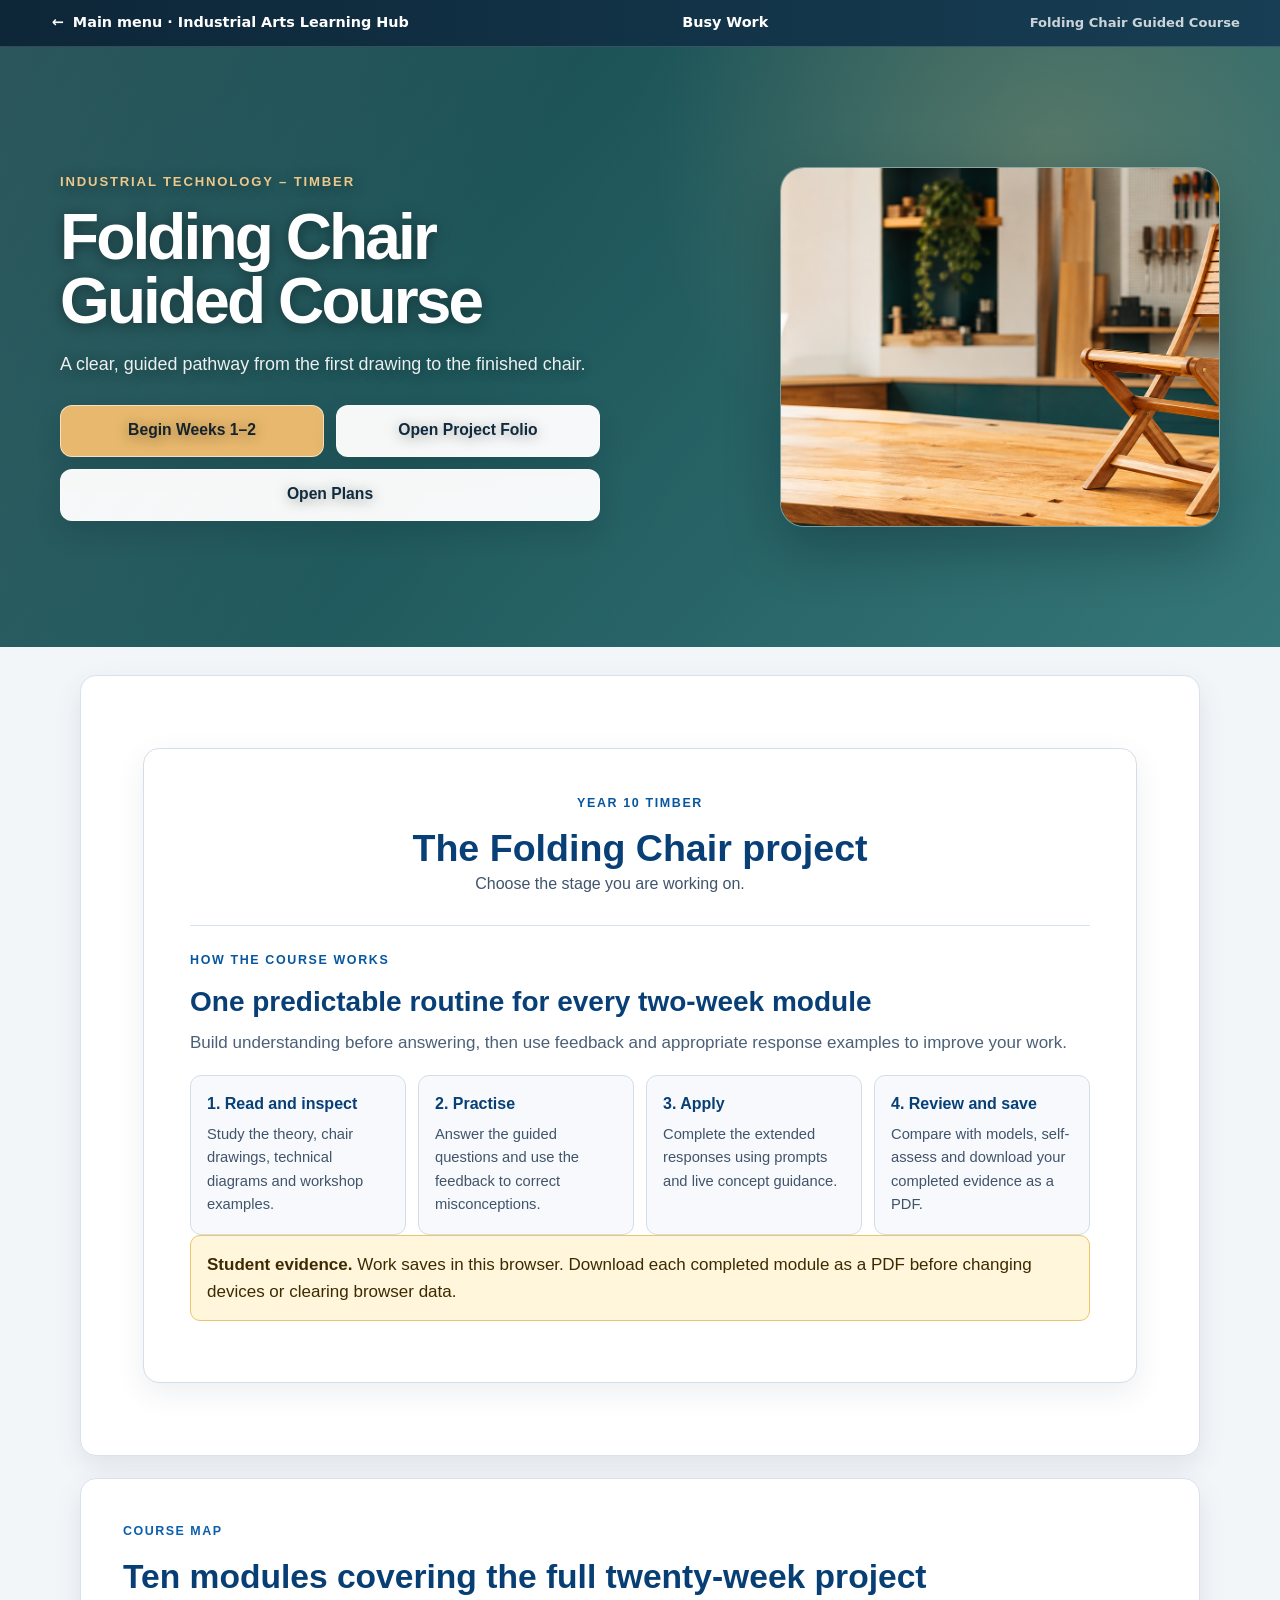
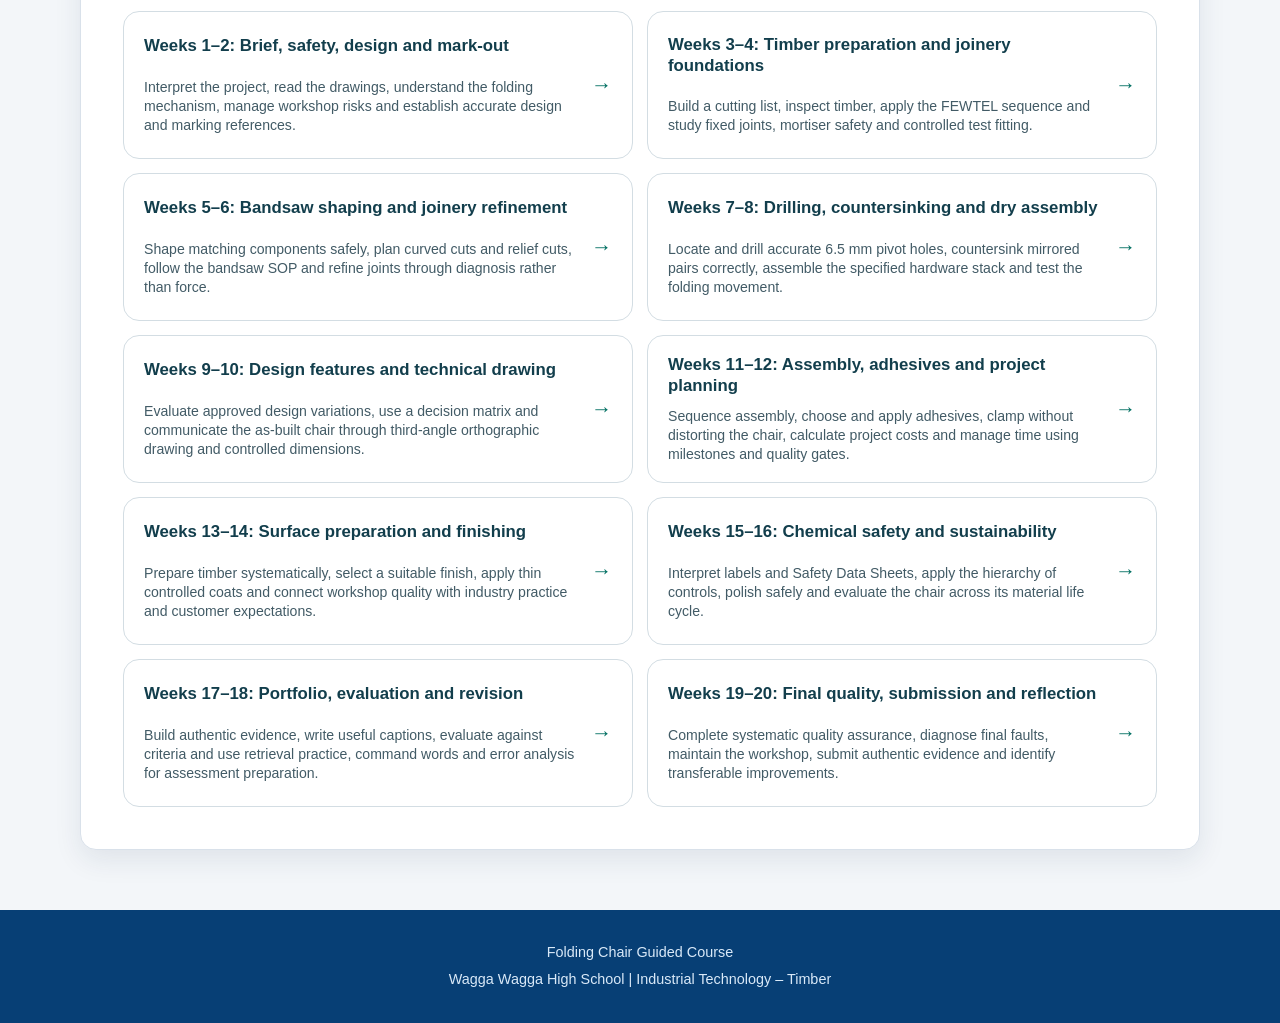
==== commit a3c4c490: "Refresh corrected front page styling" ====
--- a/index.html
+++ b/index.html
@@ -8,7 +8,7 @@
   <link rel="stylesheet" href="styles/course.css">
   <link rel="stylesheet" href="shared/sister-site.css" data-sister-site-styles>
   <link rel="stylesheet" href="course-family-hero.css">
-  <link rel="stylesheet" href="front-page-cleanup.css">
+  <link rel="stylesheet" href="front-page-cleanup.css?v=20260813b">
   <script src="shared/hub-navigation.js" defer></script>
   <link rel="stylesheet" href="course-family-intro.css">
 </head>
--- a/front-page-cleanup.css
+++ b/front-page-cleanup.css
@@ -10,6 +10,6 @@
 .module-pathway .week-card { align-items:center; background:#fff; border:1px solid #d3dde3; border-radius:16px; box-shadow:none; display:grid; min-height:148px; padding:1rem 3.3rem 1rem 1.25rem; position:relative; }
 .module-pathway .week-card h3 { color:#123e4c; font-size:1.05rem; line-height:1.25; margin:0 0 .35rem; }
 .module-pathway .week-card p { color:#425b66; font-size:.88rem; line-height:1.35; margin:0; }
-.module-pathway .week-card .button-link { align-items:center; color:#006f62; display:flex; font-size:0; inset:0; justify-content:flex-end; padding-right:1.25rem; position:absolute; }
+.module-pathway .week-card .button-link { align-items:center; background:transparent !important; border:0 !important; border-radius:inherit !important; box-shadow:none !important; color:#006f62; display:flex; font-size:0; inset:0; justify-content:flex-end; padding-right:1.25rem; position:absolute; }
 .module-pathway .week-card .button-link::after { content:'→'; font-size:1.3rem; }
 @media (max-width:700px) { .module-pathway .week-grid { grid-template-columns:1fr; } }
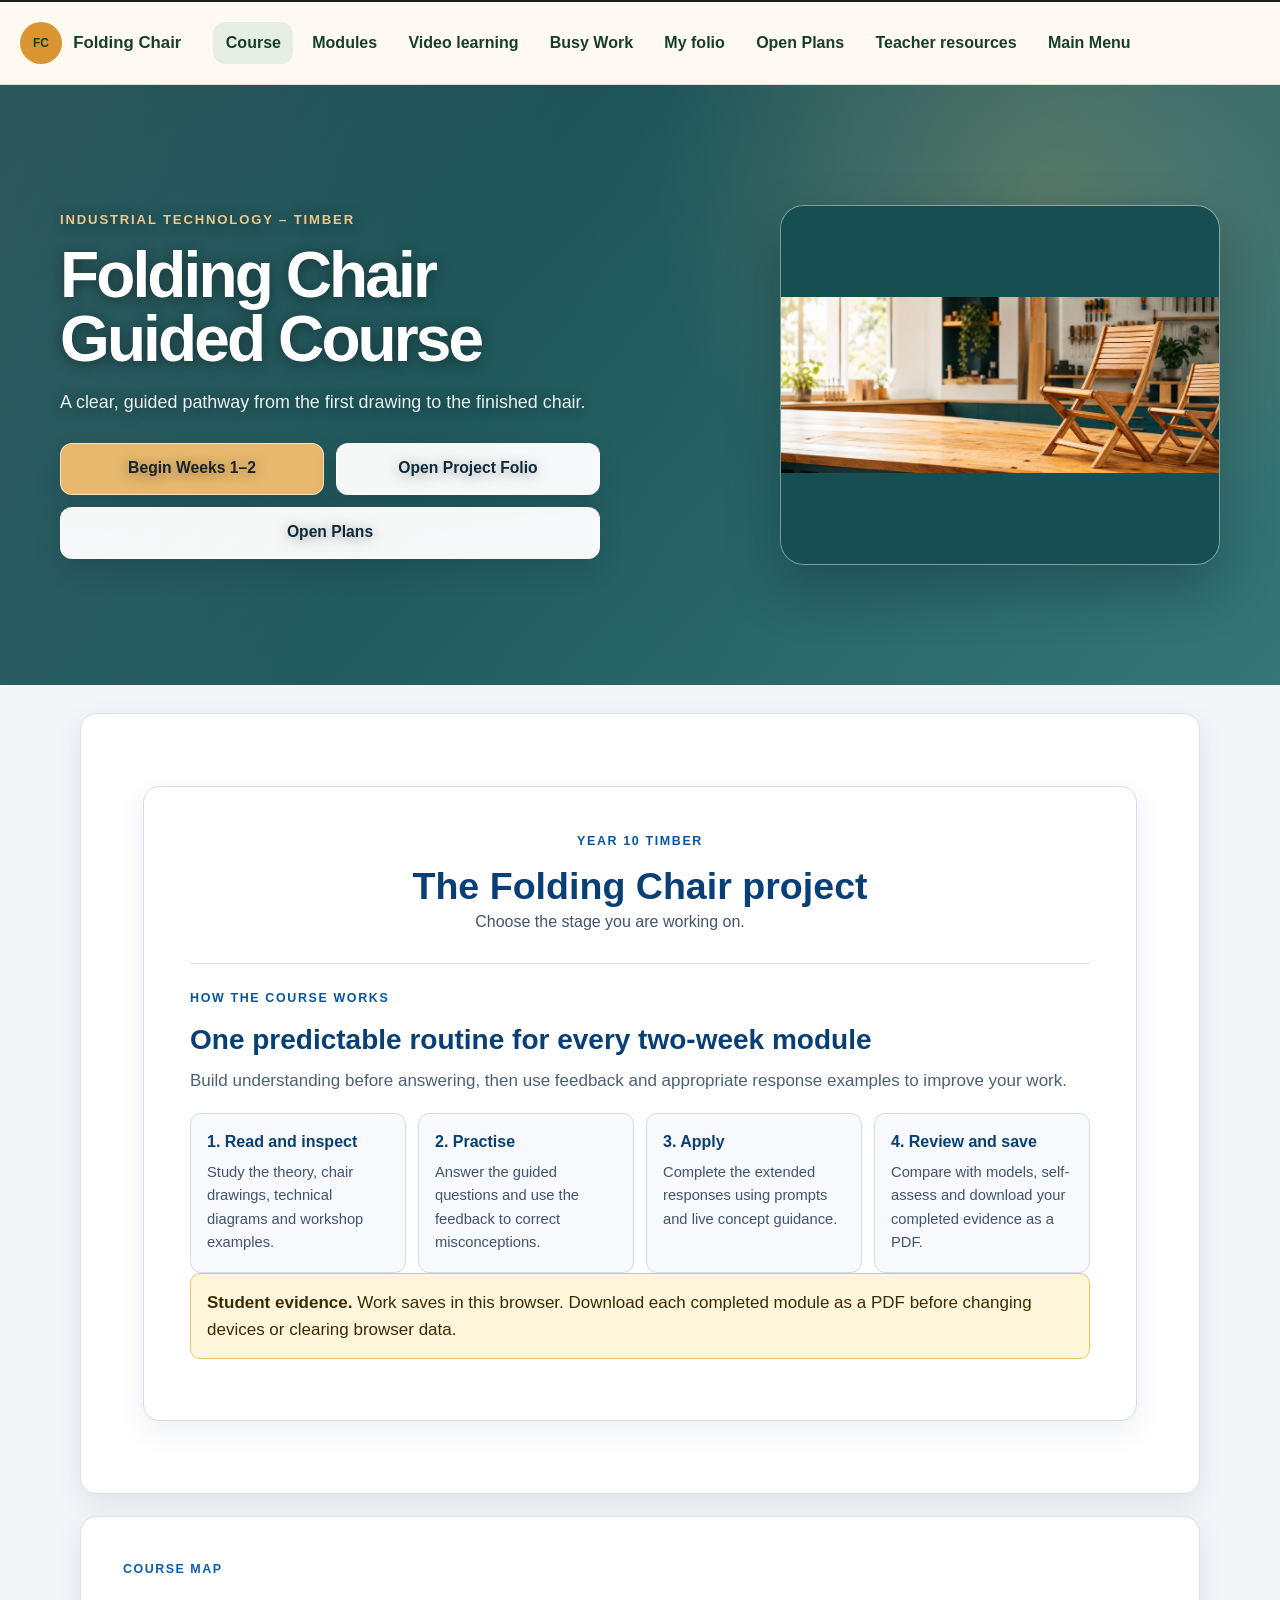
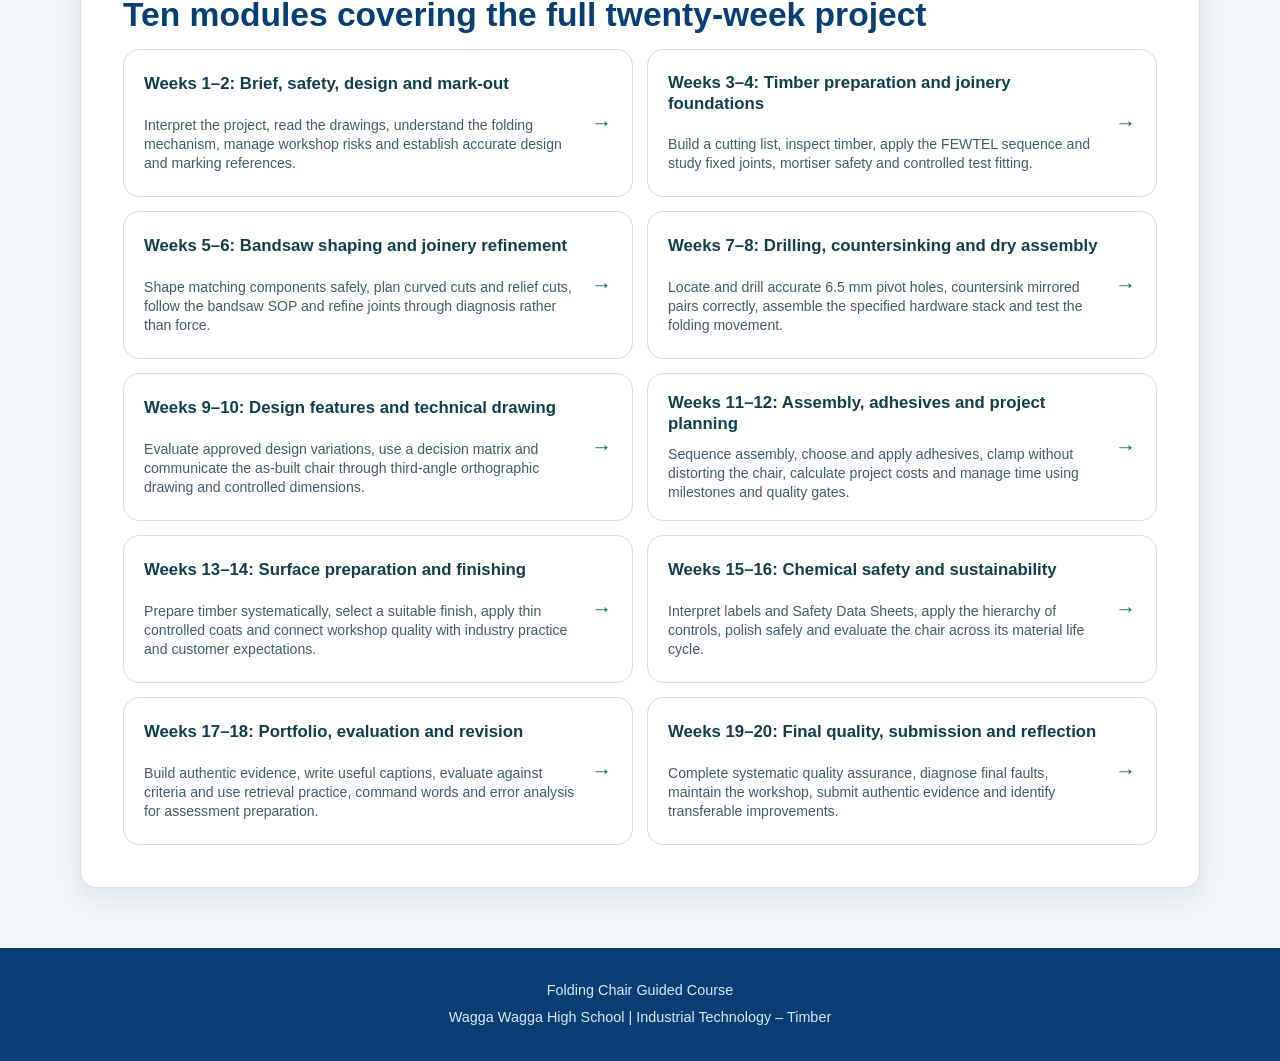
==== commit edd42f7f: "Standardise navigation and hero framing" ====
--- a/index.html
+++ b/index.html
@@ -8,6 +8,7 @@
   <link rel="stylesheet" href="styles/course.css">
   <link rel="stylesheet" href="shared/sister-site.css" data-sister-site-styles>
   <link rel="stylesheet" href="course-family-hero.css">
+  <link rel="stylesheet" href="course-family-navigation.css?v=20260813a">
   <link rel="stylesheet" href="front-page-cleanup.css?v=20260813b">
   <script src="shared/hub-navigation.js" defer></script>
   <link rel="stylesheet" href="course-family-intro.css">
--- a/course-family-navigation.css
+++ b/course-family-navigation.css
@@ -0,0 +1,5 @@
+:root { --nav-ink:#173f28; --nav-paper:#fffaf1; }
+.course-family-nav { background:var(--nav-paper); border-top:2px solid #17231b; border-bottom:1px solid #e6ddce; color:var(--nav-ink); position:relative; width:100%; z-index:1000; }
+.course-family-nav * { box-sizing:border-box; }.course-family-nav__inner { align-items:center; display:flex; gap:1.15rem 2rem; margin:0 auto; max-width:1440px; min-height:82px; padding:.8rem 1.25rem; }.course-family-nav__brand { align-items:center; color:var(--nav-ink); display:inline-flex; flex:0 0 auto; font-size:1.05rem; font-weight:850; gap:.7rem; line-height:1.2; text-decoration:none; }.course-family-nav__mark { align-items:center; background:#d9952f; border-radius:50%; color:var(--nav-ink); display:inline-flex; font-size:.75rem; font-weight:900; height:42px; justify-content:center; width:42px; }.course-family-nav__links { align-items:center; display:flex; flex:1 1 auto; flex-wrap:wrap; gap:.25rem .4rem; }.course-family-nav__links a { border-radius:12px; color:var(--nav-ink); display:inline-flex; font-size:1rem; font-weight:760; line-height:1.2; padding:.72rem .78rem; text-decoration:none; white-space:nowrap; }.course-family-nav__links a[aria-current="page"] { background:#e6eee4; }.has-course-family-nav .hub-return-bar, .has-course-family-nav .site-header { display:none!important; }
+@media(max-width:780px){.course-family-nav__inner{display:grid;gap:.6rem;min-height:0;padding:.7rem .8rem .55rem}.course-family-nav__mark{height:36px;width:36px}.course-family-nav__links{flex-wrap:nowrap;margin-inline:-.8rem;overflow-x:auto;padding:0 .8rem .45rem}.course-family-nav__links a{flex:0 0 auto;font-size:.92rem;padding:.62rem .72rem}}
+@media print {.course-family-nav{display:none!important}}
--- a/front-page-cleanup.css
+++ b/front-page-cleanup.css
@@ -2,6 +2,7 @@
 .phase-grid,
 .front-page-extra,
 .resource-row { display: none !important; }
+.course-family-hero .hero-showcase .hero-chair { background:#174e51; object-fit:contain !important; object-position:center !important; }
 .module-pathway[hidden] { display: block !important; }
 .module-pathway .time-badge,
 .module-pathway .status,
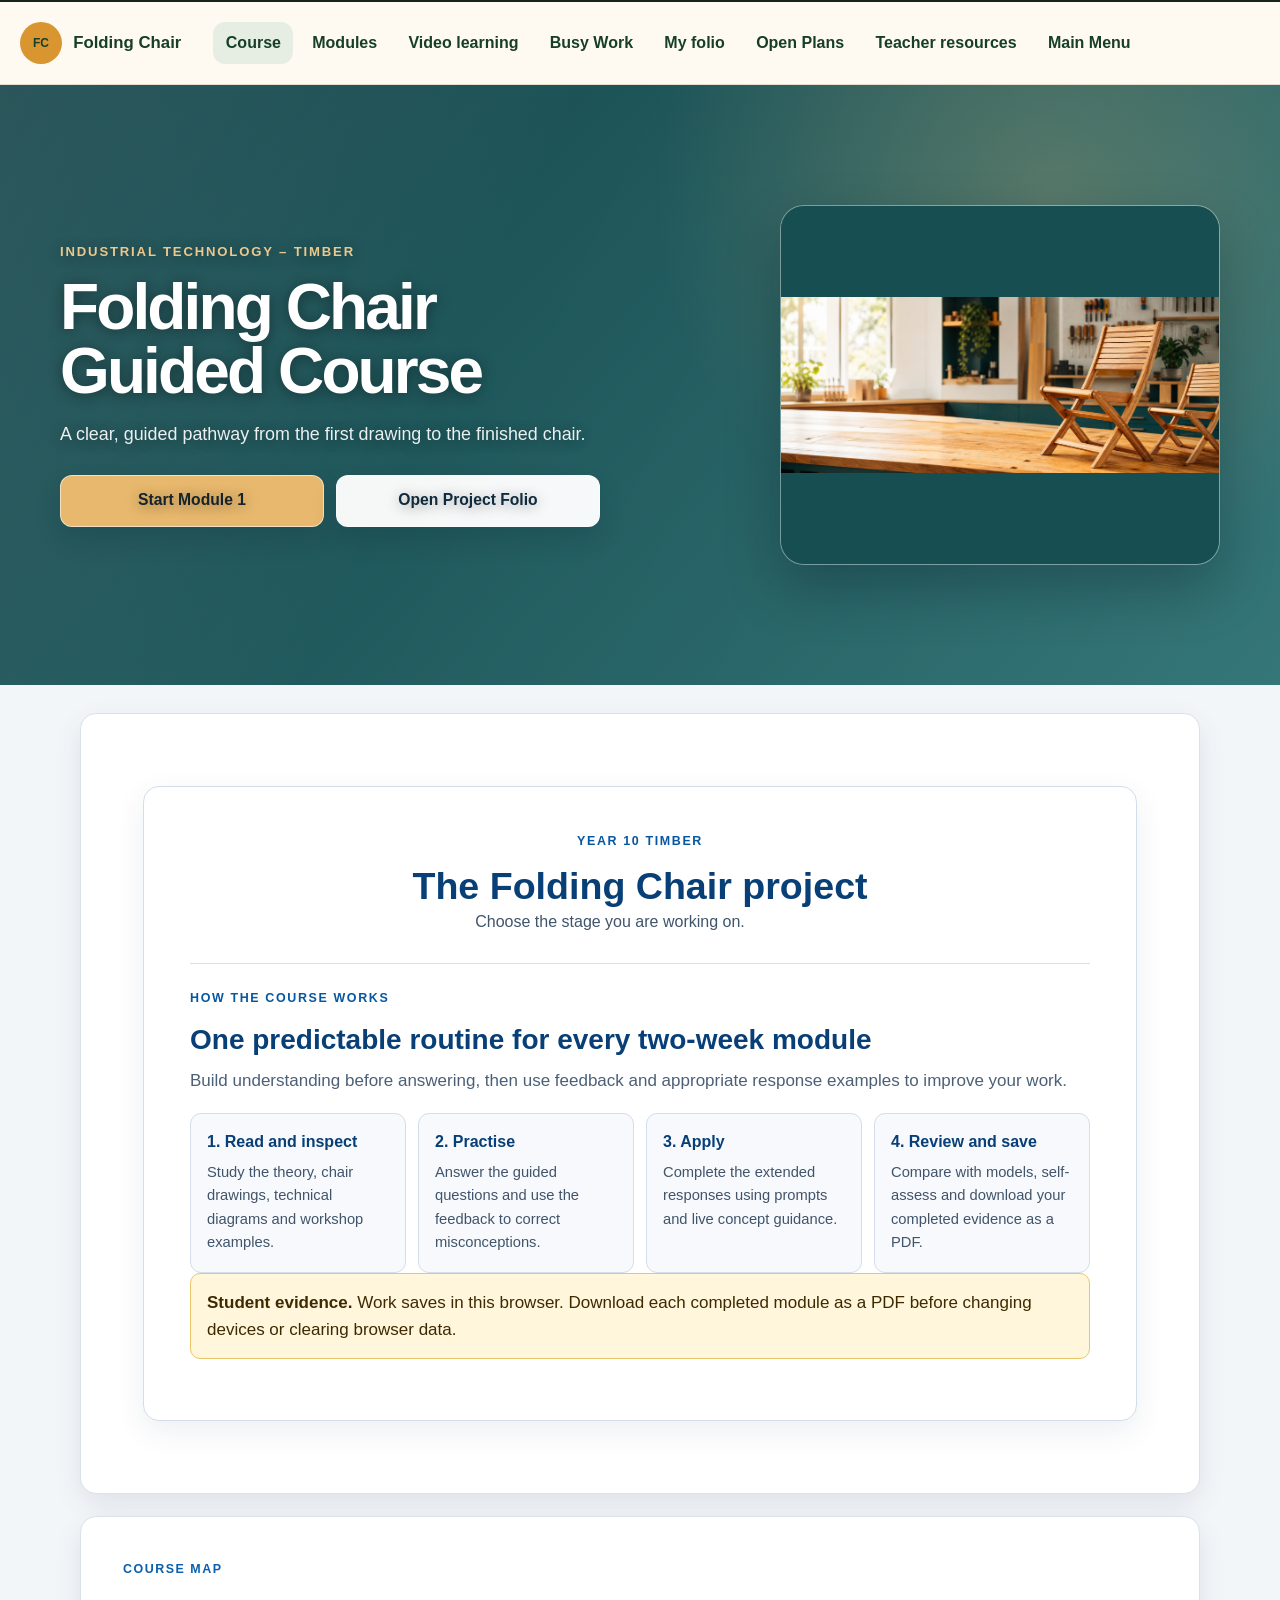
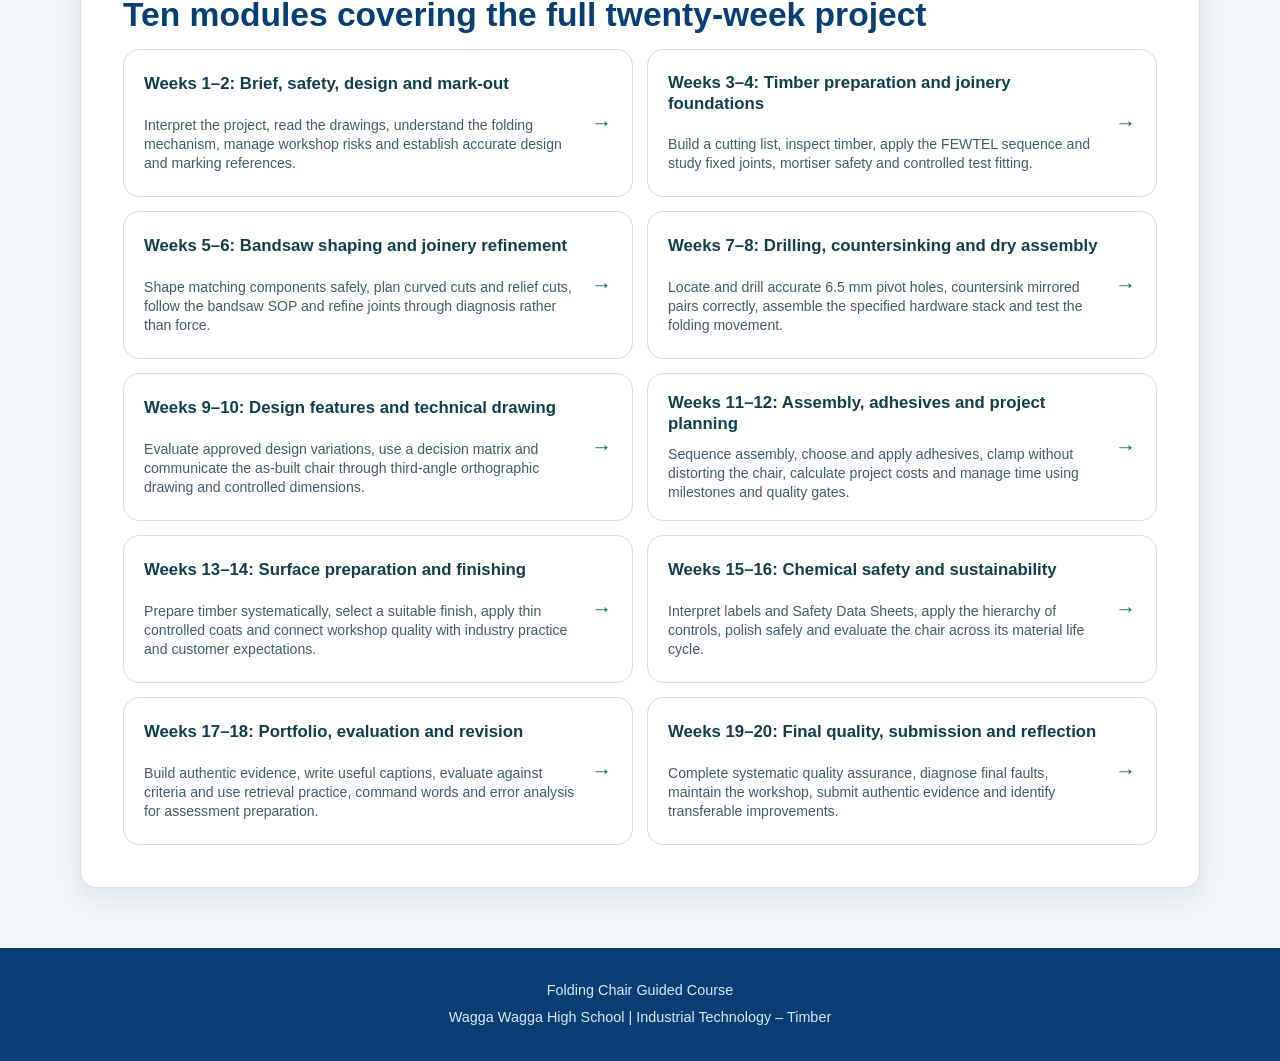
==== commit a71ba61f: "Align Folding Chair hero actions with course family" ====
--- a/index.html
+++ b/index.html
@@ -9,8 +9,8 @@
   <link rel="stylesheet" href="shared/sister-site.css" data-sister-site-styles>
   <link rel="stylesheet" href="course-family-hero.css">
   <link rel="stylesheet" href="course-family-navigation.css?v=20260813a">
-  <link rel="stylesheet" href="front-page-cleanup.css?v=20260813b">
-  <script src="shared/hub-navigation.js" defer></script>
+  <link rel="stylesheet" href="front-page-cleanup.css?v=20260813c">
+  <script src="shared/hub-navigation.js?v=20260813a" defer></script>
   <link rel="stylesheet" href="course-family-intro.css">
 </head>
 <body>
@@ -23,9 +23,8 @@
         <h1>Folding Chair Guided Course</h1>
         <p class="hero-subtitle">A clear, guided pathway from the first drawing to the finished chair.</p>
         <div class="hero-actions">
-          <a class="button-link" href="weeks1-2/index.html">Begin Weeks 1–2</a>
+          <a class="button-link" href="weeks1-2/index.html">Start Module 1</a>
           <a class="button-link secondary" href="folding-chair-folio.html">Open Project Folio</a>
-          <a class="button-link secondary" href="Folding-Chair-Project-Plans.pdf" target="_blank" rel="noopener">Open Plans</a>
         </div>
       </div>
       <figure class="hero-showcase"><img class="hero-chair" src="assets/folding-chair-hero-v1.png" alt="Completed timber folding chair in a workshop"></figure>
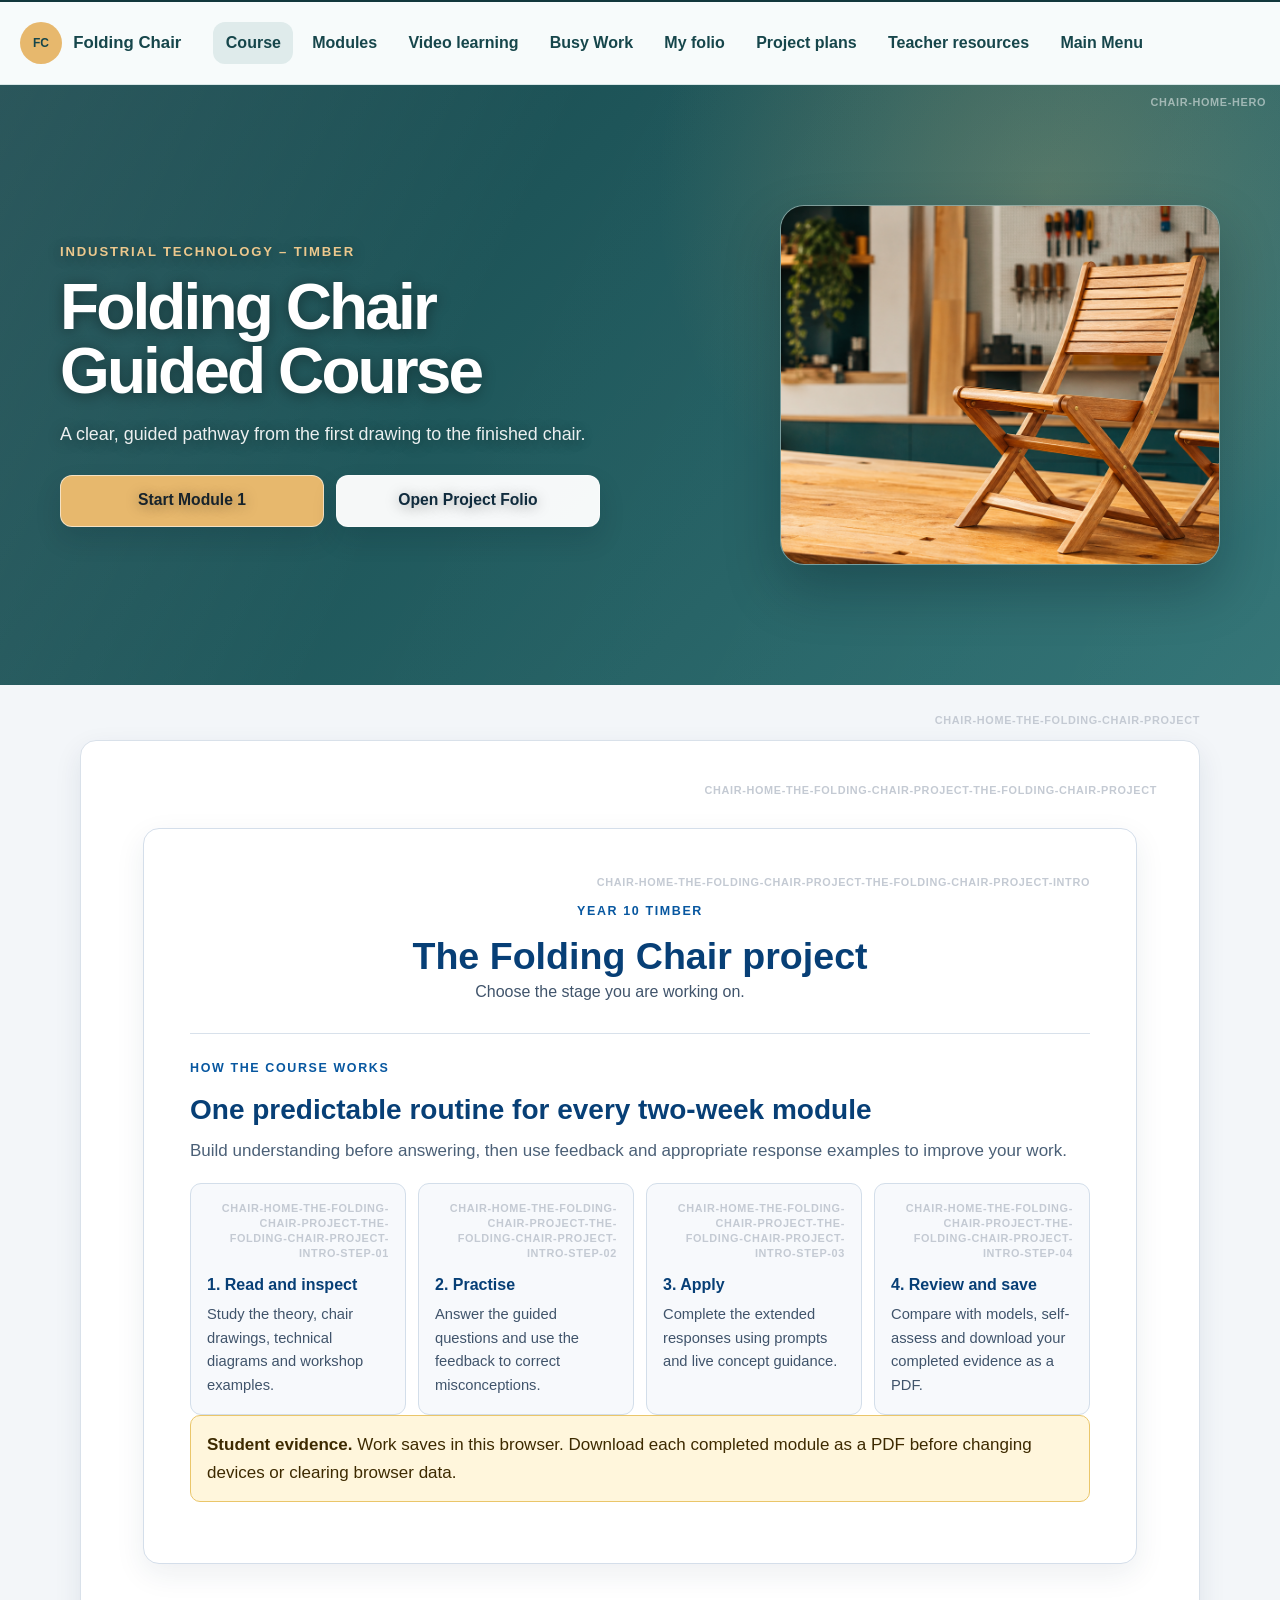
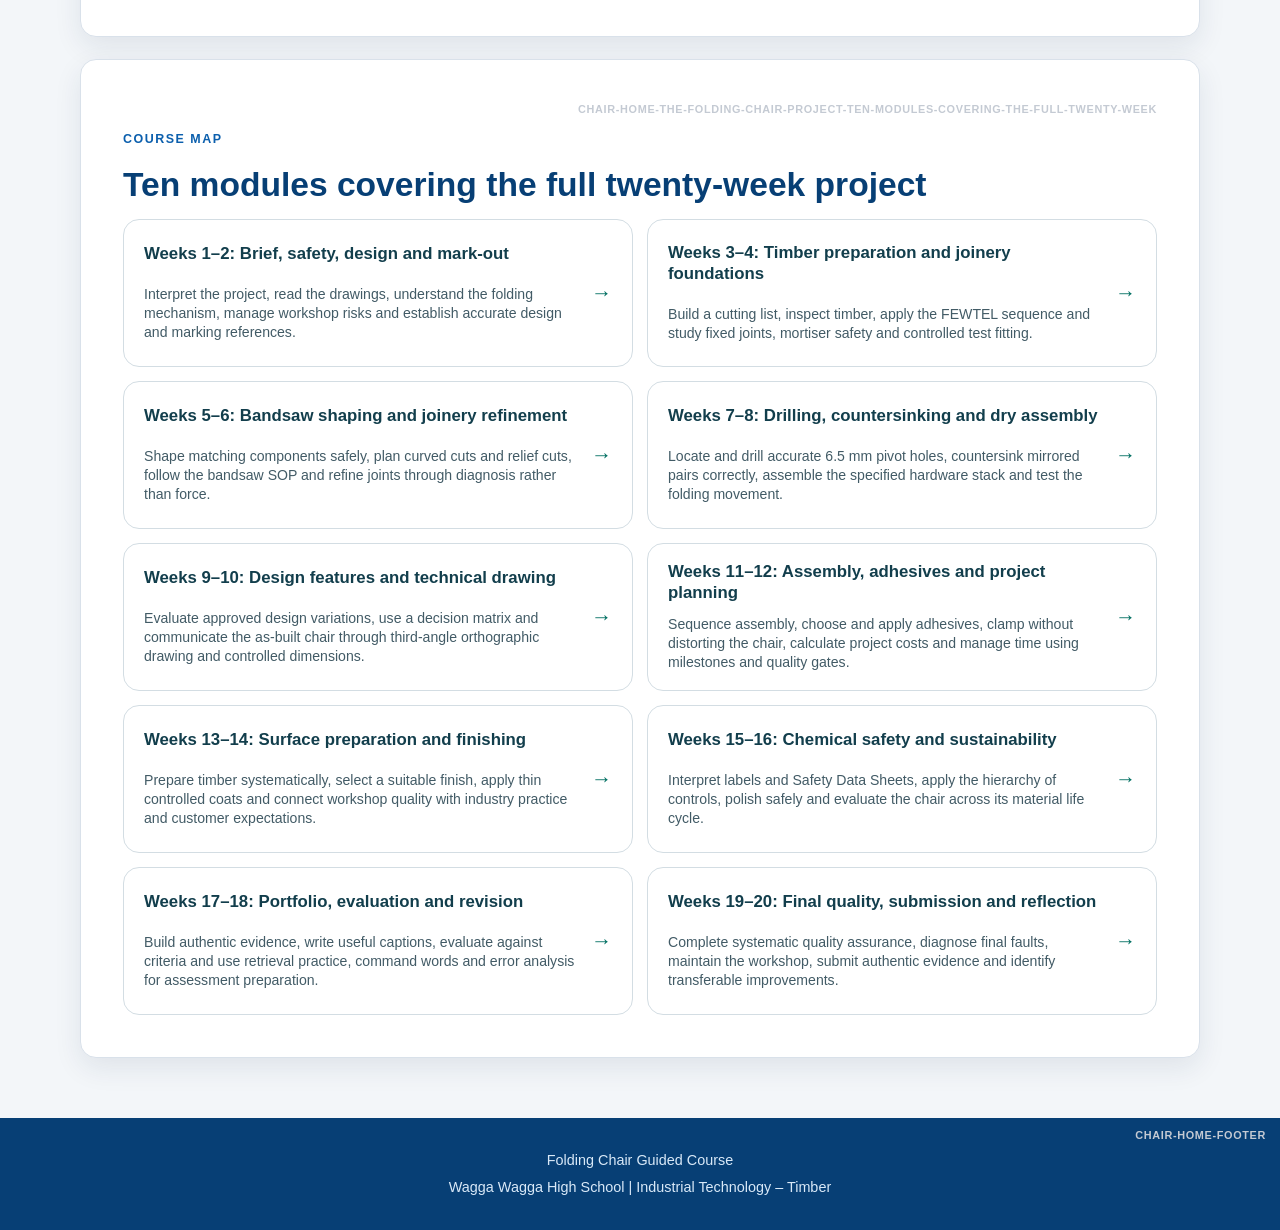
==== commit 27d7bb1c: "Add clickable section reference codes" ====
--- a/index.html
+++ b/index.html
@@ -12,6 +12,7 @@
   <link rel="stylesheet" href="front-page-cleanup.css?v=20260813c">
   <script src="shared/hub-navigation.js?v=20260813a" defer></script>
   <link rel="stylesheet" href="course-family-intro.css">
+  <link rel="stylesheet" href="section-reference.css">
 </head>
 <body>
   <a class="skip-link" href="#main-content">Skip to course pages</a>
@@ -205,5 +206,7 @@
     <p>Folding Chair Guided Course</p>
     <p>Wagga Wagga High School | Industrial Technology – Timber</p>
   </footer>
+  <script src="vendor/html2canvas.min.js"></script>
+  <script src="section-reference.js" data-site-code="CHAIR"></script>
 </body>
 </html>
--- a/course-family-navigation.css
+++ b/course-family-navigation.css
@@ -1,5 +1,13 @@
-:root { --nav-ink:#173f28; --nav-paper:#fffaf1; }
-.course-family-nav { background:var(--nav-paper); border-top:2px solid #17231b; border-bottom:1px solid #e6ddce; color:var(--nav-ink); position:relative; width:100%; z-index:1000; }
-.course-family-nav * { box-sizing:border-box; }.course-family-nav__inner { align-items:center; display:flex; gap:1.15rem 2rem; margin:0 auto; max-width:1440px; min-height:82px; padding:.8rem 1.25rem; }.course-family-nav__brand { align-items:center; color:var(--nav-ink); display:inline-flex; flex:0 0 auto; font-size:1.05rem; font-weight:850; gap:.7rem; line-height:1.2; text-decoration:none; }.course-family-nav__mark { align-items:center; background:#d9952f; border-radius:50%; color:var(--nav-ink); display:inline-flex; font-size:.75rem; font-weight:900; height:42px; justify-content:center; width:42px; }.course-family-nav__links { align-items:center; display:flex; flex:1 1 auto; flex-wrap:wrap; gap:.25rem .4rem; }.course-family-nav__links a { border-radius:12px; color:var(--nav-ink); display:inline-flex; font-size:1rem; font-weight:760; line-height:1.2; padding:.72rem .78rem; text-decoration:none; white-space:nowrap; }.course-family-nav__links a[aria-current="page"] { background:#e6eee4; }.has-course-family-nav .hub-return-bar, .has-course-family-nav .site-header { display:none!important; }
-@media(max-width:780px){.course-family-nav__inner{display:grid;gap:.6rem;min-height:0;padding:.7rem .8rem .55rem}.course-family-nav__mark{height:36px;width:36px}.course-family-nav__links{flex-wrap:nowrap;margin-inline:-.8rem;overflow-x:auto;padding:0 .8rem .45rem}.course-family-nav__links a{flex:0 0 auto;font-size:.92rem;padding:.62rem .72rem}}
+:root { --nav-ink:#16464b; --nav-paper:#f7fbfb; }
+.course-family-nav { background:var(--nav-paper); border-top:2px solid #12383c; border-bottom:1px solid #d9e7e7; color:var(--nav-ink); position:relative; width:100%; z-index:1000; }
+.course-family-nav *, .course-family-nav *::before, .course-family-nav *::after { box-sizing:border-box; }
+.course-family-nav__inner { align-items:center; display:flex; gap:1.15rem 2rem; margin:0 auto; max-width:1440px; min-height:82px; padding:.8rem 1.25rem; }
+.course-family-nav__brand { align-items:center; color:var(--nav-ink); display:inline-flex; flex:0 0 auto; font-size:1.05rem; font-weight:850; gap:.7rem; line-height:1.2; text-decoration:none; }
+.course-family-nav__mark { align-items:center; background:#e7b86d; border-radius:50%; color:var(--nav-ink); display:inline-flex; font-size:.75rem; font-weight:900; height:42px; justify-content:center; width:42px; }
+.course-family-nav__links { align-items:center; display:flex; flex:1 1 auto; flex-wrap:wrap; gap:.25rem .4rem; }
+.course-family-nav__links a { border-radius:12px; color:var(--nav-ink); display:inline-flex; font-size:1rem; font-weight:760; line-height:1.2; padding:.72rem .78rem; text-decoration:none; white-space:nowrap; }
+.course-family-nav__links a:hover, .course-family-nav__links a:focus-visible { background:#e6f0f0; color:#12383c; outline:3px solid #d3e2e2; outline-offset:2px; }
+.course-family-nav__links a[aria-current="page"] { background:#dfebeb; }
+.has-course-family-nav .hub-return-bar, .has-course-family-nav .site-header, .has-course-family-nav .course-bar { display:none!important; }
+@media(max-width:780px){.course-family-nav__inner{display:grid;gap:.6rem;min-height:0;padding:.7rem .8rem .55rem}.course-family-nav__mark{height:36px;width:36px}.course-family-nav__links{flex-wrap:nowrap;margin-inline:-.8rem;overflow-x:auto;padding:0 .8rem .45rem;scrollbar-width:thin}.course-family-nav__links a{flex:0 0 auto;font-size:.92rem;padding:.62rem .72rem}}
 @media print {.course-family-nav{display:none!important}}
--- a/front-page-cleanup.css
+++ b/front-page-cleanup.css
@@ -2,7 +2,7 @@
 .phase-grid,
 .front-page-extra,
 .resource-row { display: none !important; }
-.course-family-hero .hero-showcase .hero-chair { background:#174e51; object-fit:contain !important; object-position:center !important; }
+.course-family-hero .hero-showcase .hero-chair { background:#174e51; object-fit:cover !important; object-position:78% center !important; padding:0 !important; }
 .module-pathway[hidden] { display: block !important; }
 .module-pathway .time-badge,
 .module-pathway .status,
--- a/section-reference.css
+++ b/section-reference.css
@@ -0,0 +1,72 @@
+.section-reference {
+  display: block;
+  max-width: 100%;
+  min-width: 0;
+  width: auto;
+  margin: 0 0 12px auto;
+  color: #c4cad3;
+  font-size: 0.68rem;
+  font-weight: 700;
+  letter-spacing: 0.06em;
+  line-height: 1.4;
+  text-decoration: none;
+  text-align: right;
+  text-transform: uppercase;
+  overflow-wrap: anywhere;
+}
+
+.section-reference-overlay-target {
+  position: relative;
+}
+
+.section-reference-layout-safe {
+  min-width: 0;
+  overflow-wrap: anywhere;
+}
+
+.section-reference--overlay {
+  margin: 0;
+  position: absolute;
+  right: 14px;
+  top: 10px;
+  z-index: 6;
+}
+
+.section-reference--on-dark {
+  color: rgba(255, 255, 255, 0.5);
+}
+
+.section-reference--on-dark:hover,
+.section-reference--on-dark:focus-visible {
+  color: rgba(255, 255, 255, 0.92);
+}
+
+.section-reference:hover,
+.section-reference:focus-visible {
+  color: #0757a0;
+  text-decoration: underline;
+  text-underline-offset: 3px;
+}
+
+.section-reference:focus-visible {
+  outline: 2px solid #0757a0;
+  outline-offset: 3px;
+  border-radius: 2px;
+}
+
+.section-reference.is-copied {
+  color: #667085;
+}
+
+.section-reference.is-capturing,
+.section-reference.is-capturing:focus-visible {
+  color: #c4cad3;
+  outline: none;
+  text-decoration: none;
+}
+
+@media print {
+  .section-reference {
+    display: none;
+  }
+}
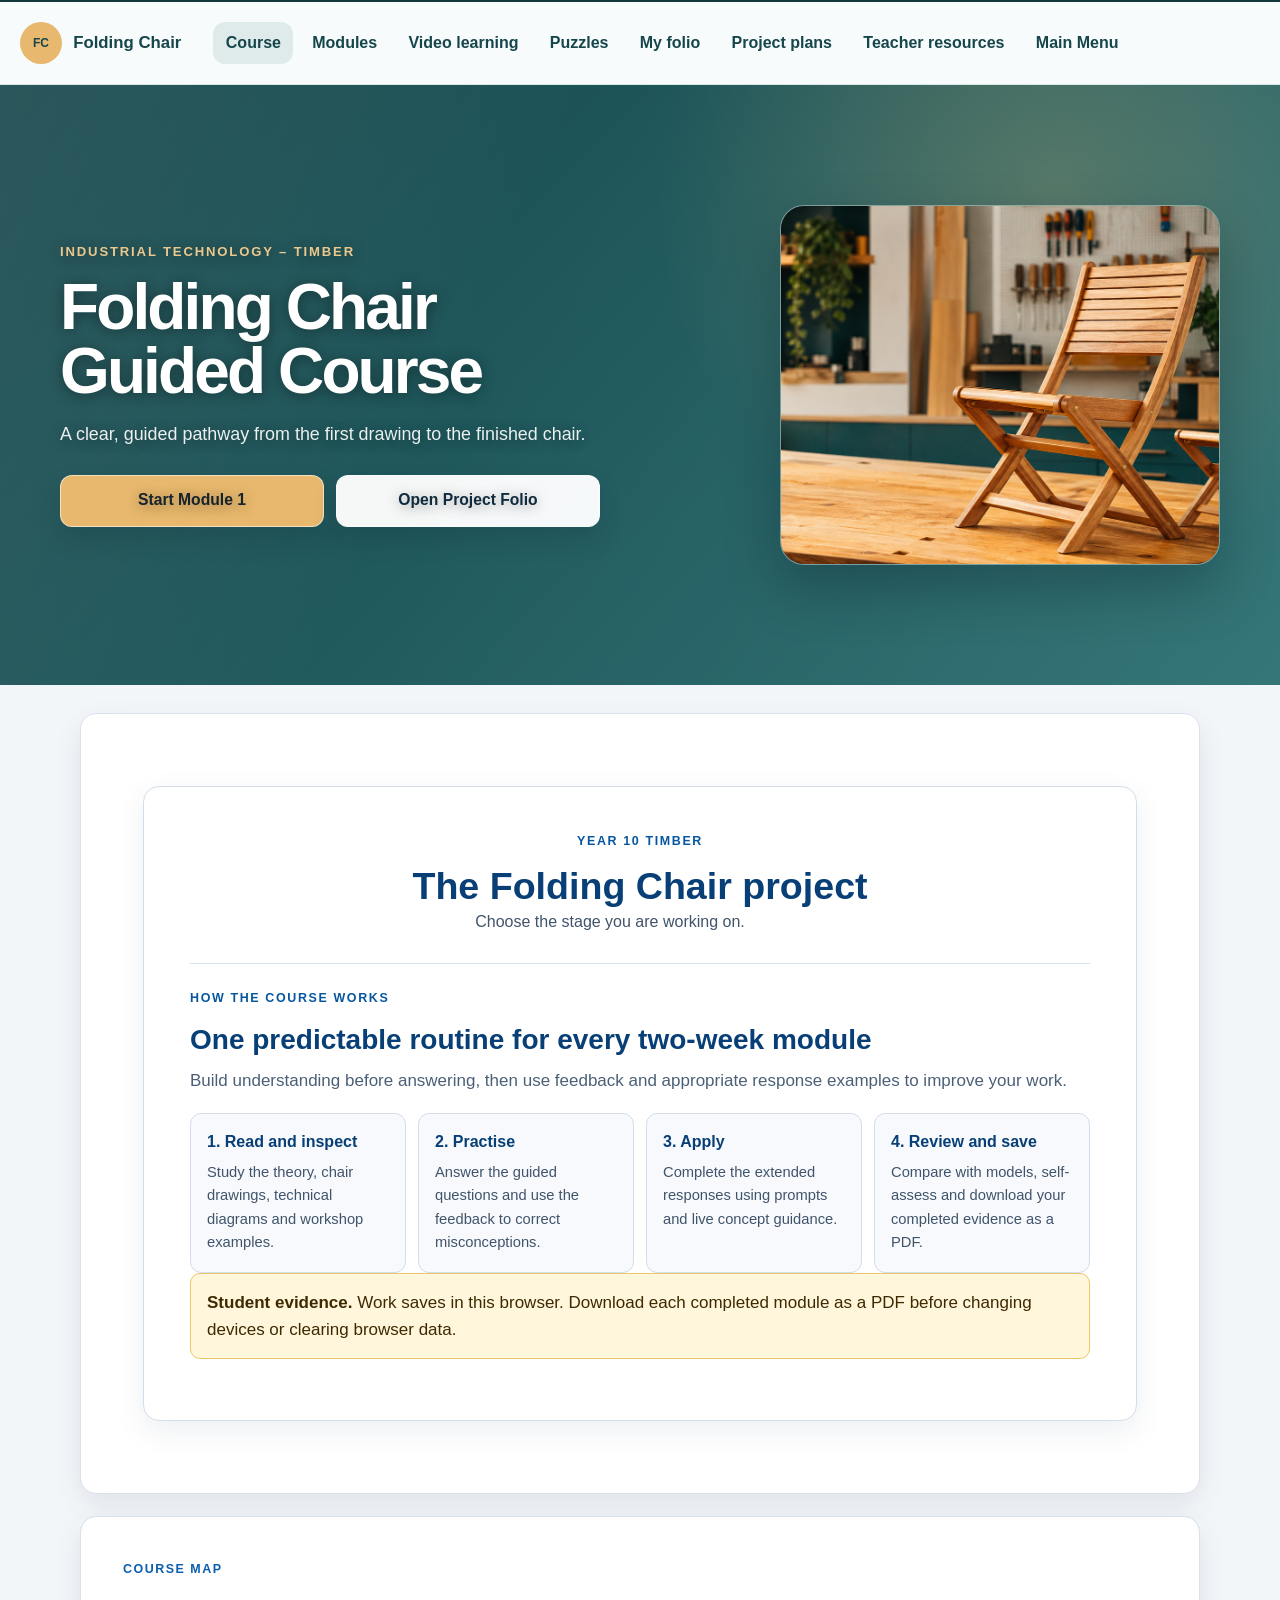
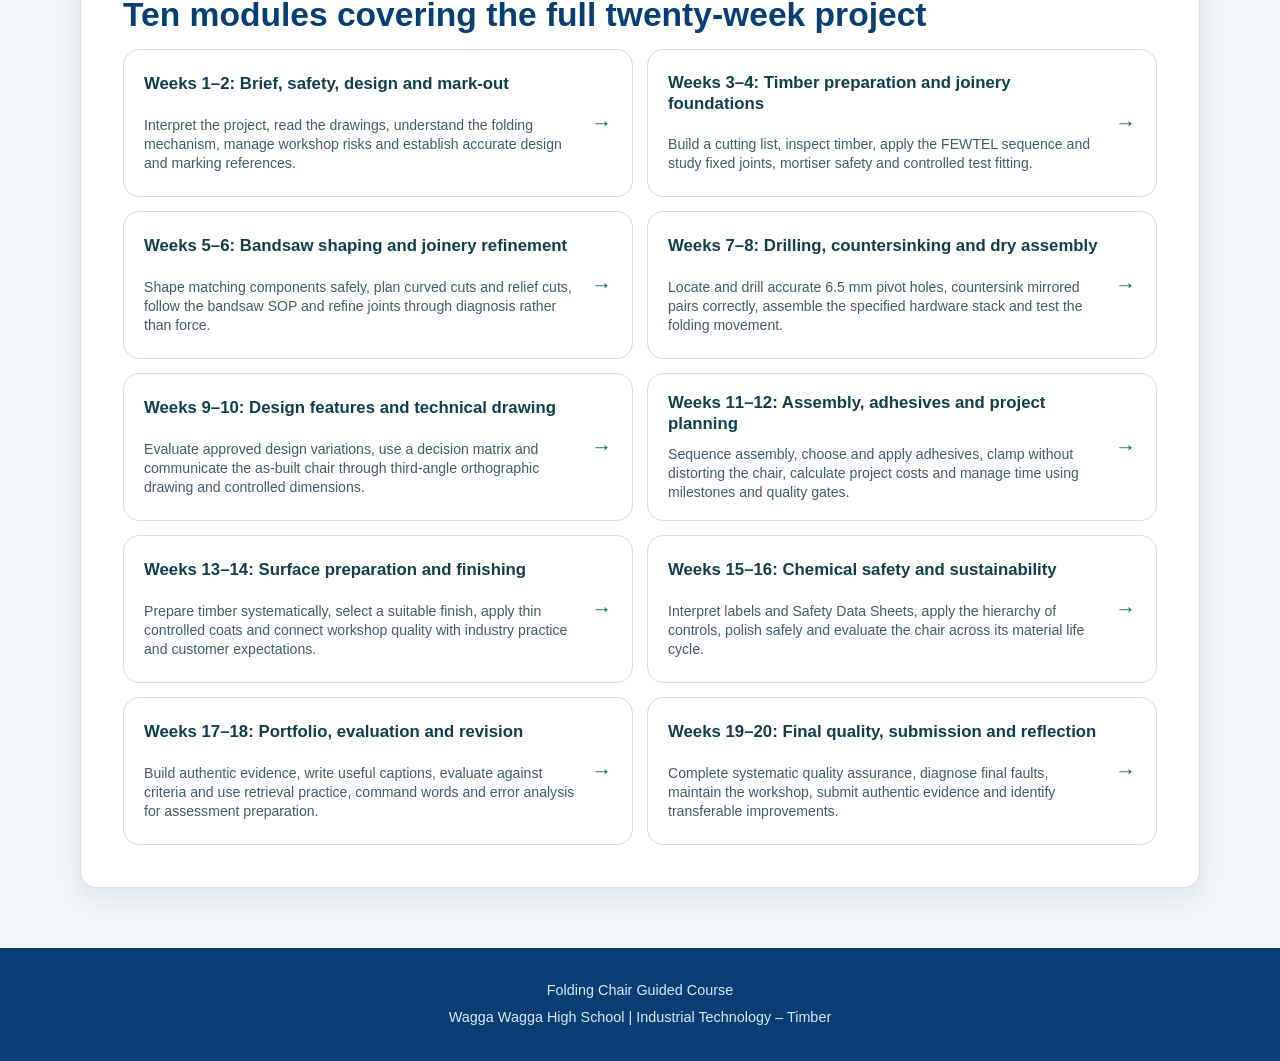
==== commit 90e96d6d: "Remove staff reference codes" ====
--- a/index.html
+++ b/index.html
@@ -12,8 +12,7 @@
   <link rel="stylesheet" href="front-page-cleanup.css?v=20260813c">
   <script src="shared/hub-navigation.js?v=20260813a" defer></script>
   <link rel="stylesheet" href="course-family-intro.css">
-  <link rel="stylesheet" href="section-reference.css">
-</head>
+  </head>
 <body>
   <a class="skip-link" href="#main-content">Skip to course pages</a>
 
@@ -207,6 +206,5 @@
     <p>Wagga Wagga High School | Industrial Technology – Timber</p>
   </footer>
   <script src="vendor/html2canvas.min.js"></script>
-  <script src="section-reference.js" data-site-code="CHAIR"></script>
-</body>
+  </body>
 </html>
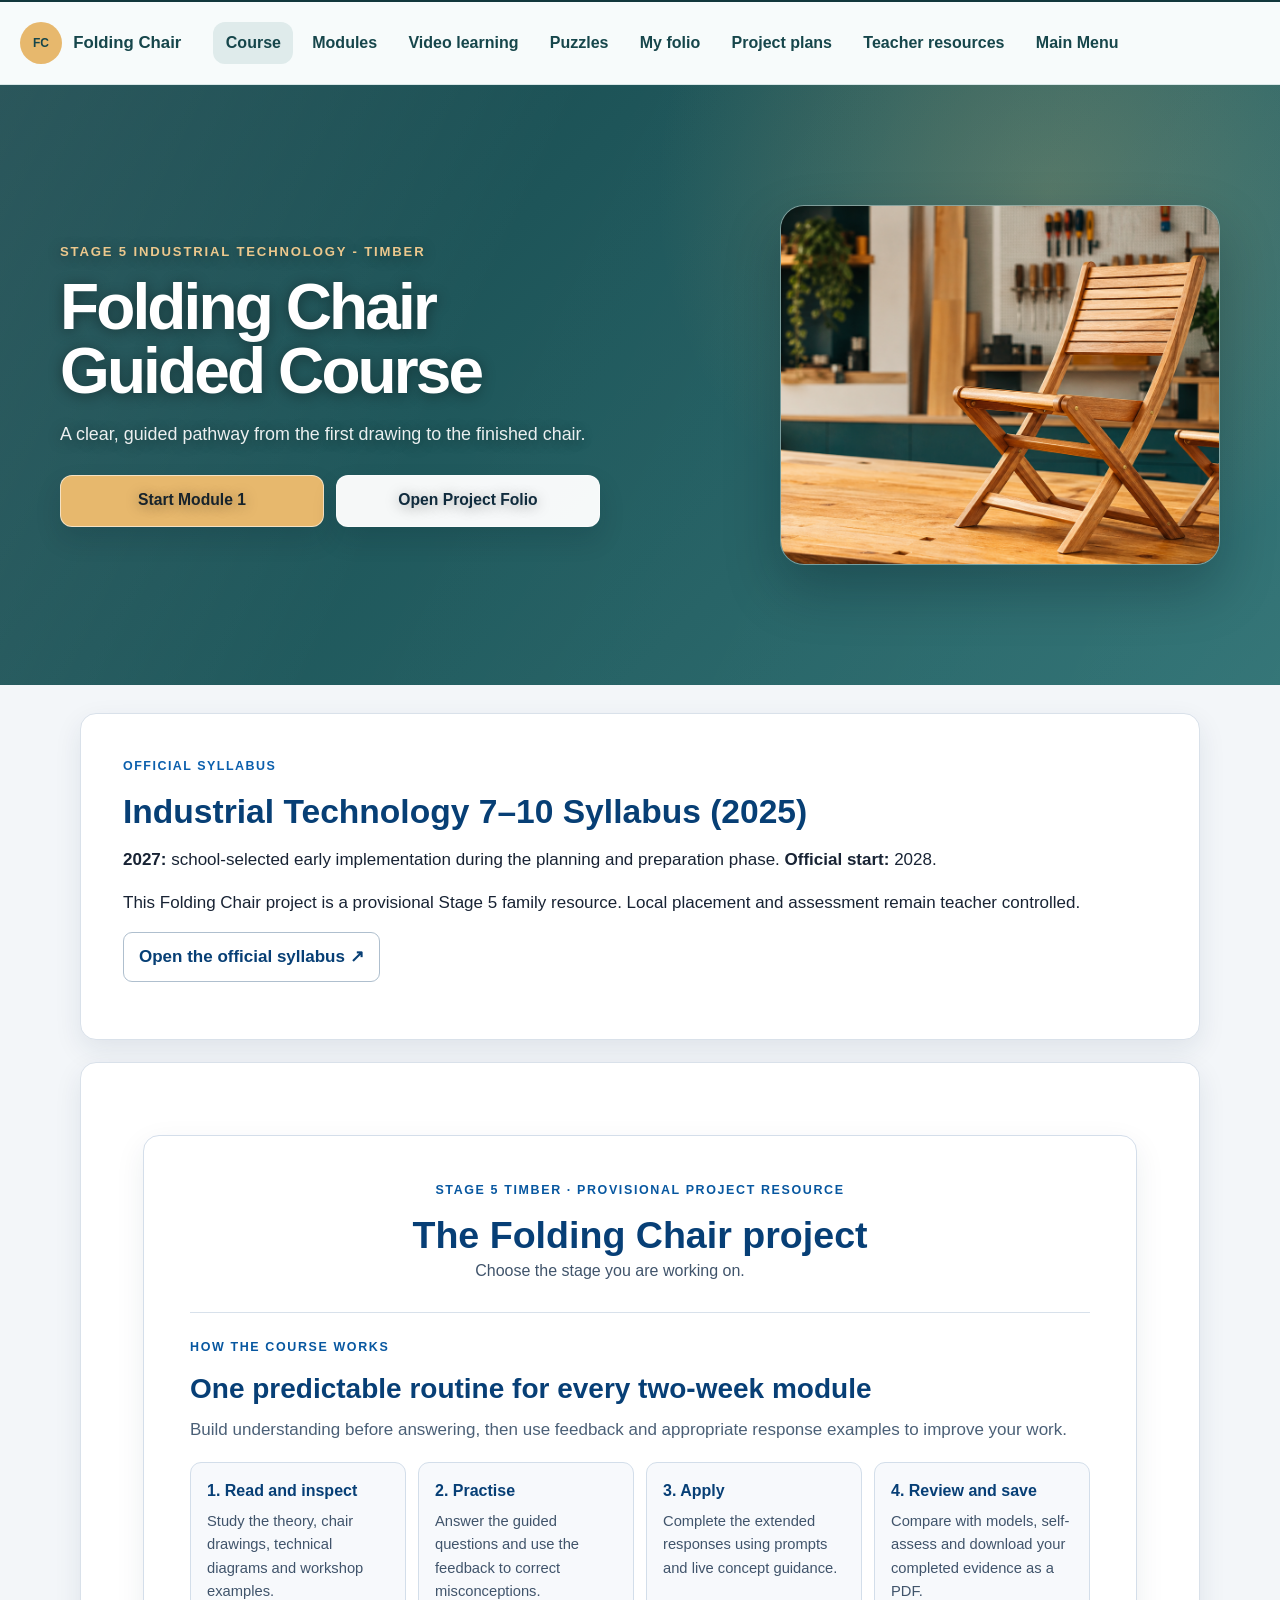
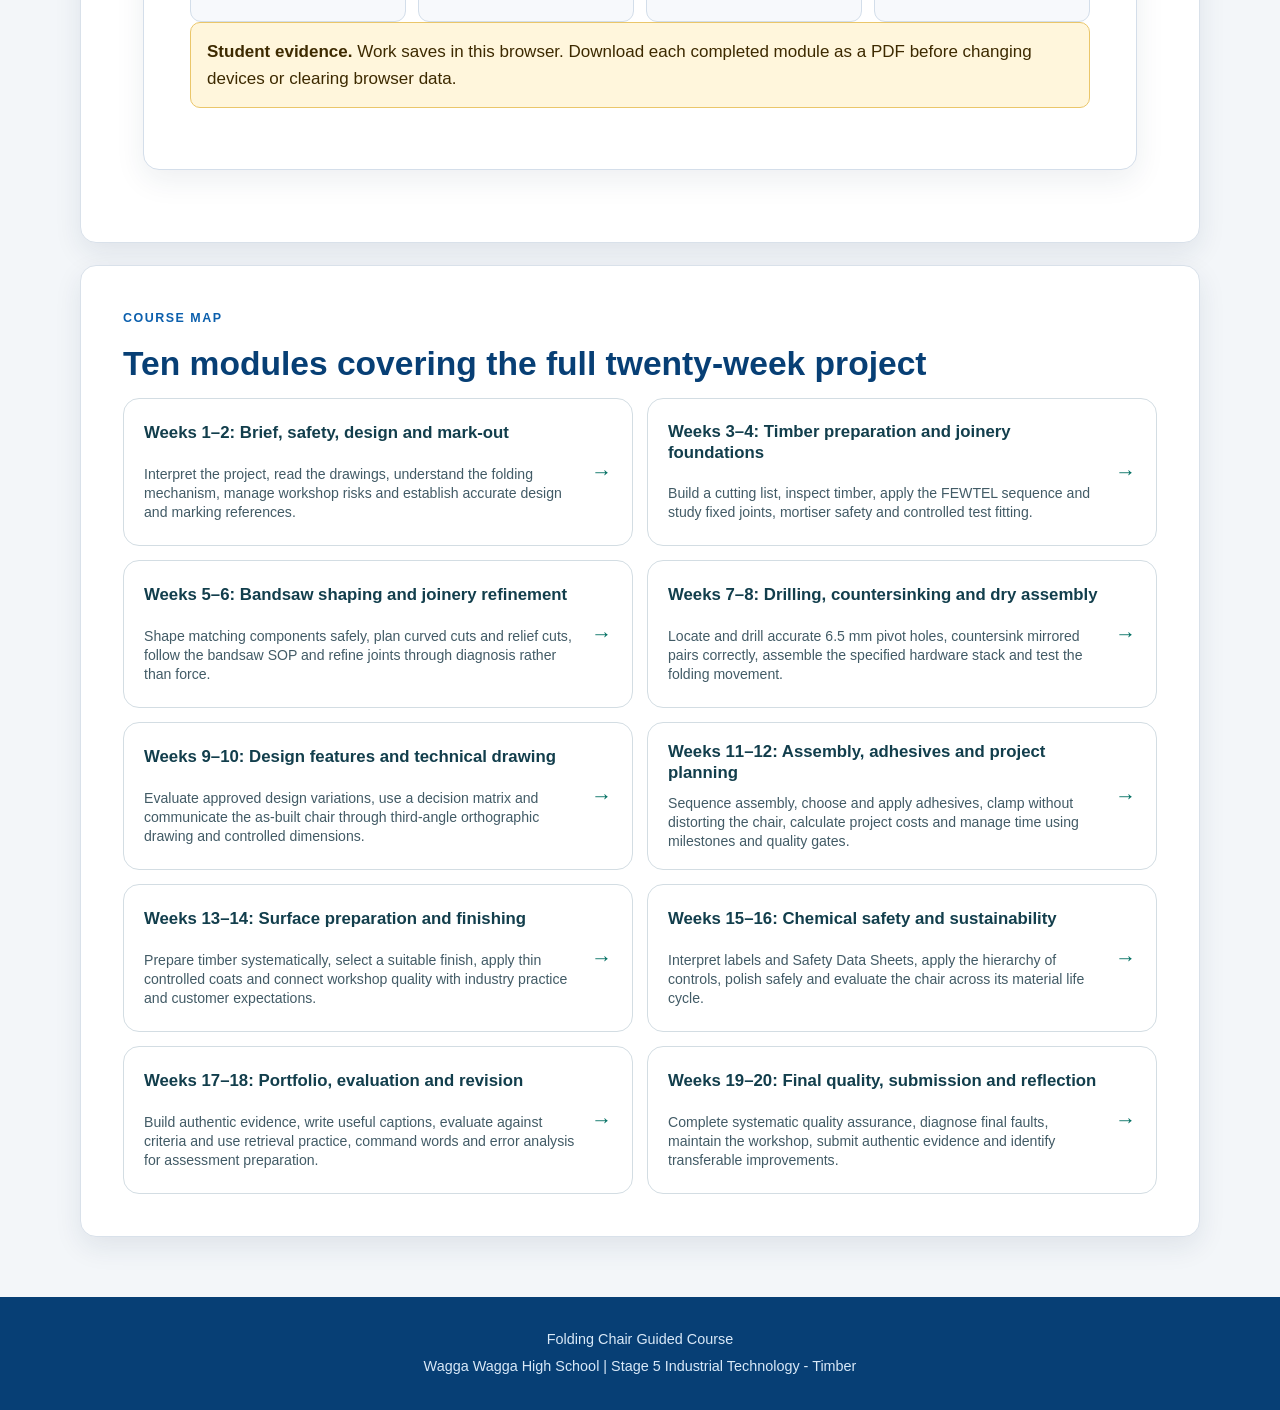
==== commit c57a201a: "Align Folding Chair to Stage 5 Timber syllabus" ====
--- a/index.html
+++ b/index.html
@@ -3,8 +3,8 @@
 <head>
   <meta charset="utf-8">
   <meta name="viewport" content="width=device-width, initial-scale=1">
-  <meta name="description" content="Complete twenty-week Folding Chair guided learning course for Industrial Technology – Timber.">
-  <title>Folding Chair Guided Course</title>
+  <meta name="description" content="Complete twenty-week Folding Chair guided learning course for Stage 5 Industrial Technology - Timber.">
+  <title>Folding Chair | Stage 5 Industrial Technology - Timber</title>
   <link rel="stylesheet" href="styles/course.css">
   <link rel="stylesheet" href="shared/sister-site.css" data-sister-site-styles>
   <link rel="stylesheet" href="course-family-hero.css">
@@ -19,7 +19,7 @@
   <header class="hero landing-hero sister-hero course-family-hero" style="--hero-start:#16464b;--hero-end:#2d7173;--hero-accent:#e7b86d">
     <div class="hero-inner course-family-hero-inner">
       <div class="hero-copy">
-        <p class="eyebrow">Industrial Technology – Timber</p>
+        <p class="eyebrow">Stage 5 Industrial Technology - Timber</p>
         <h1>Folding Chair Guided Course</h1>
         <p class="hero-subtitle">A clear, guided pathway from the first drawing to the finished chair.</p>
         <div class="hero-actions">
@@ -32,11 +32,18 @@
   </header>
 
   <main id="main-content" class="landing-main">
+    <section class="card course-authority-note" aria-labelledby="official-syllabus-title">
+      <p class="section-kicker">Official syllabus</p>
+      <h2 id="official-syllabus-title">Industrial Technology 7–10 Syllabus (2025)</h2>
+      <p><strong>2027:</strong> school-selected early implementation during the planning and preparation phase. <strong>Official start:</strong> 2028.</p>
+      <p>This Folding Chair project is a provisional Stage 5 family resource. Local placement and assessment remain teacher controlled.</p>
+      <p><a class="button-link secondary" href="https://curriculum.nsw.edu.au/learning-areas/tas/industrial-technology-7-10-2025/overview/course" target="_blank" rel="noopener">Open the official syllabus ↗</a></p>
+    </section>
     <section class="course-path card" aria-labelledby="course-path-title">
     <section class="course-family-intro" aria-labelledby="course-family-intro-title">
   <div class="course-family-intro__inner">
     <header class="course-family-intro__heading">
-      <p class="course-family-intro__eyebrow">Year 10 Timber</p>
+      <p class="course-family-intro__eyebrow">Stage 5 Timber · provisional project resource</p>
       <h2 id="course-family-intro-title">The Folding Chair project</h2>
       <p class="course-family-intro__lede">Choose the stage you are working on.</p>
     </header>
@@ -83,22 +90,21 @@
         </div>
         <div class="learning-panel success">
           <h3>Syllabus coverage</h3>
-          <p>The unit supports Industrial Technology outcomes <strong>IND5-1 to IND5-10</strong>, including WHS, design, tools and processes, materials, communication, collaboration, evaluation, technology and environmental impact.</p>
+          <p>The unit supports the nine outcomes in the Industrial Technology 7–10 Syllabus (2025). The weightings shown here are retained as <strong>2026 course context only</strong>; they are not 2027 assessment authority.</p>
         </div>
       </div>
       <details class="outcomes-details">
-        <summary>View the ten syllabus outcomes</summary>
+        <summary>View the nine 2025 syllabus outcomes</summary>
         <ol class="outcome-list">
-          <li><strong>IND5-1:</strong> identifies, assesses, applies and manages the risks and WHS issues associated with using a range of tools, equipment, materials, processes and technologies.</li>
-          <li><strong>IND5-2:</strong> applies design principles in the modification, development and production of projects.</li>
-          <li><strong>IND5-3:</strong> identifies, selects and uses a range of hand and machine tools, equipment and processes to produce quality practical projects.</li>
-          <li><strong>IND5-4:</strong> selects, justifies and uses a range of relevant and associated materials for specific applications.</li>
-          <li><strong>IND5-5:</strong> selects, interprets and applies a range of suitable communication techniques in the development, planning, production and presentation of ideas and projects.</li>
-          <li><strong>IND5-6:</strong> identifies and participates in collaborative work practices in the learning environment.</li>
-          <li><strong>IND5-7:</strong> applies and transfers skills, processes and materials to a variety of contexts and projects.</li>
-          <li><strong>IND5-8:</strong> evaluates products in terms of functional, economic, aesthetic and environmental qualities and quality of construction.</li>
-          <li><strong>IND5-9:</strong> describes, analyses and uses a range of current, new and emerging technologies and their various applications.</li>
-          <li><strong>IND5-10:</strong> describes, analyses and evaluates the impact of technology on society, the environment and cultural issues locally and globally.</li>
+          <li><strong>INT5-SAF-01:</strong> applies risk management and safe work practices in industrial technology contexts.</li>
+          <li><strong>INT5-COM-01:</strong> communicates ideas and processes in industrial technology contexts.</li>
+          <li><strong>INT5-ENV-01:</strong> assesses the impact of industrial activities and practices on society and the environment.</li>
+          <li><strong>INT5-DES-01:</strong> selects and applies design, project management and technical skills in project production.</li>
+          <li><strong>INT5-USE-01:</strong> selects and justifies the use of materials, tools and equipment to undertake projects.</li>
+          <li><strong>INT5-EVL-01:</strong> evaluates the functional, aesthetic, economic and environmental qualities of products.</li>
+          <li><strong>INT5-INP-01:</strong> analyses and applies a range of industrial processes in production contexts.</li>
+          <li><strong>INT5-PRO-01:</strong> demonstrates practical skills in the production of projects.</li>
+          <li><strong>INT5-IND-01:</strong> investigates and explains a range of industry careers, enterprise opportunities and practices.</li>
         </ol>
       </details>
     </section>
@@ -203,7 +209,7 @@
 
   <footer>
     <p>Folding Chair Guided Course</p>
-    <p>Wagga Wagga High School | Industrial Technology – Timber</p>
+    <p>Wagga Wagga High School | Stage 5 Industrial Technology - Timber</p>
   </footer>
   <script src="vendor/html2canvas.min.js"></script>
   </body>
